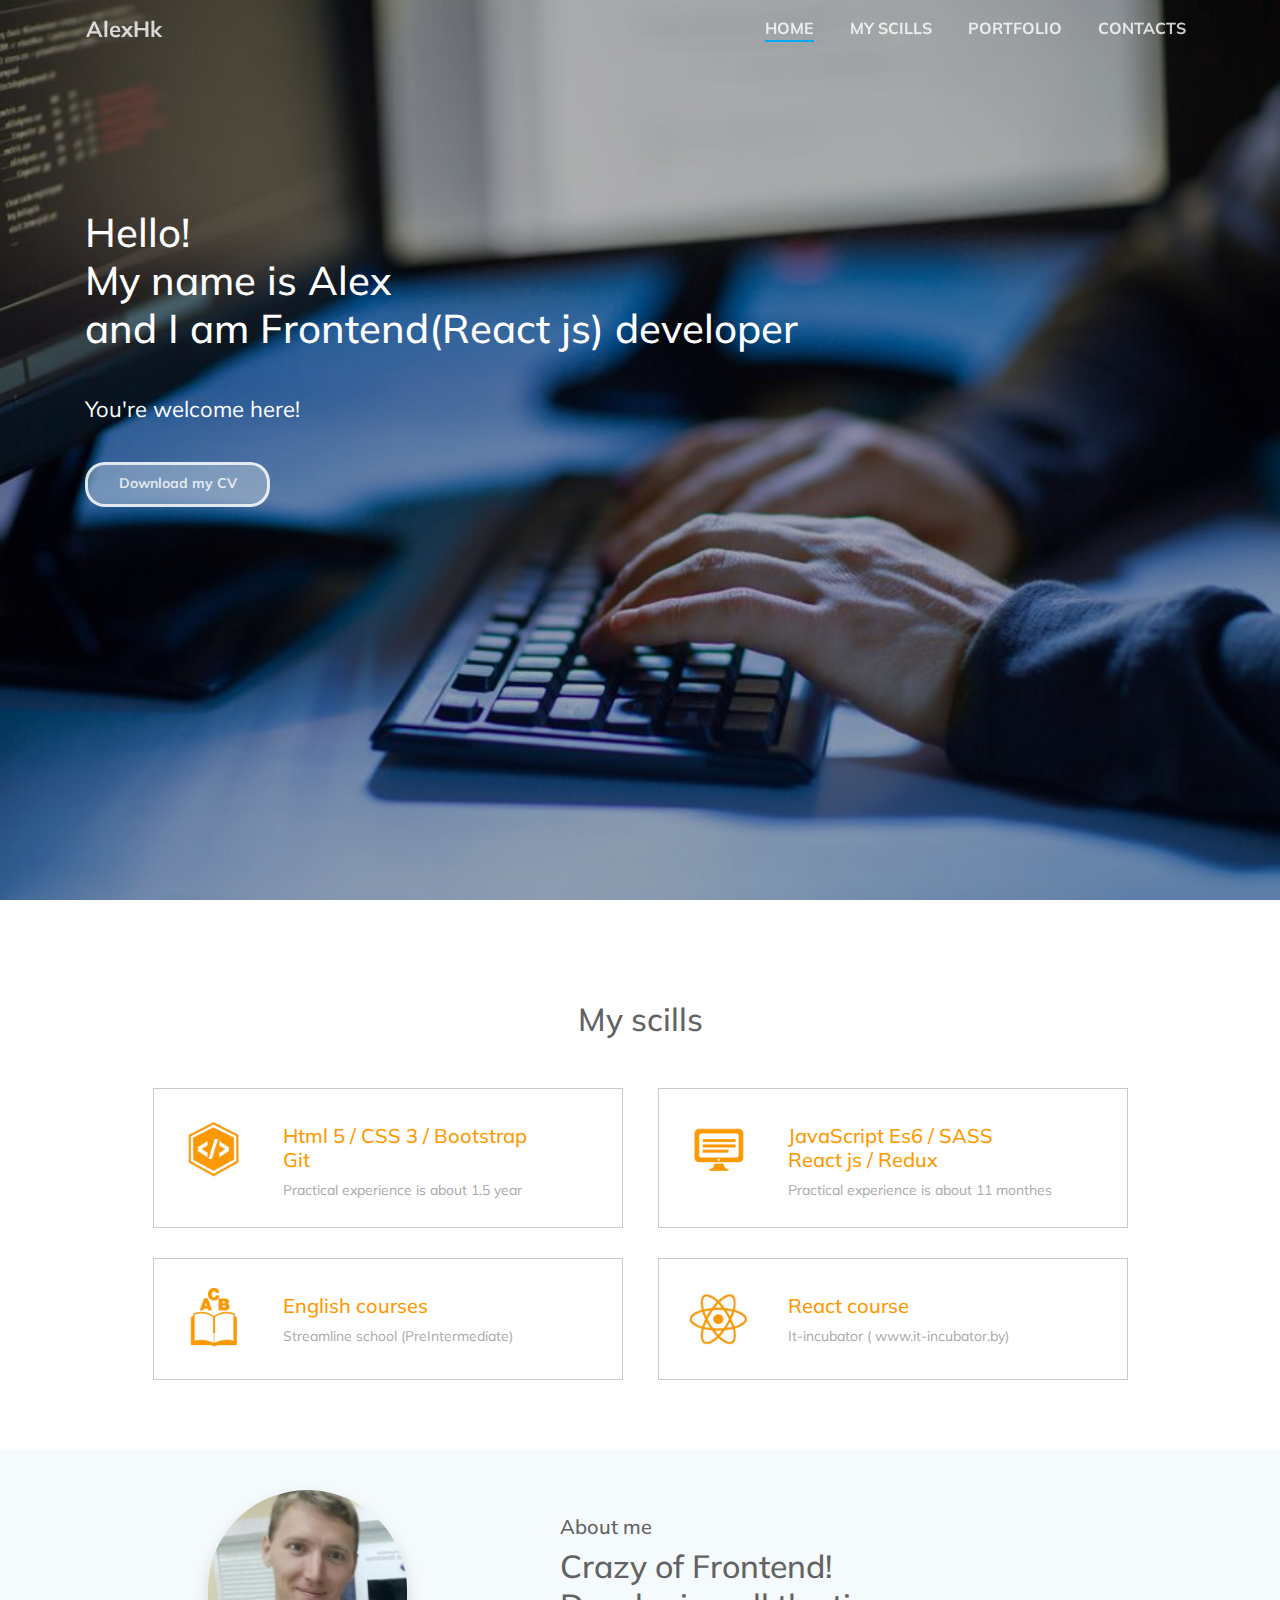
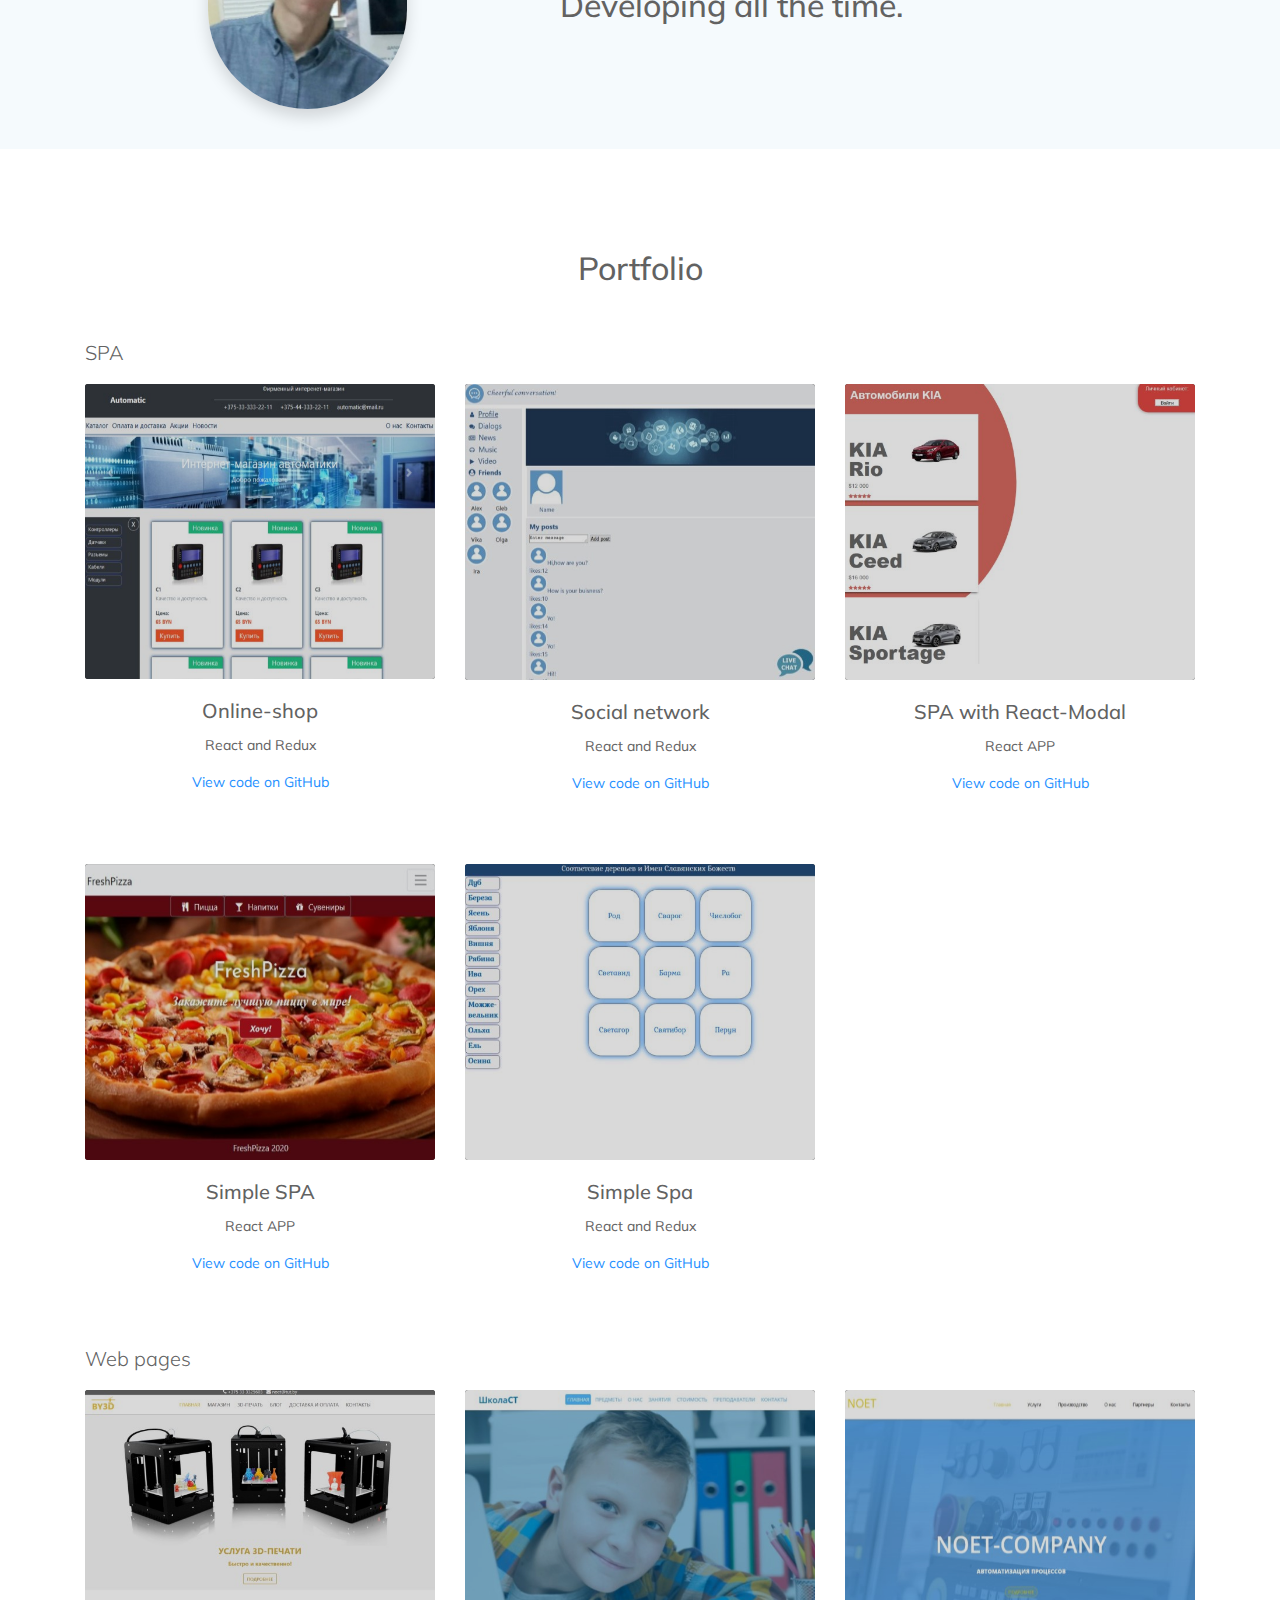
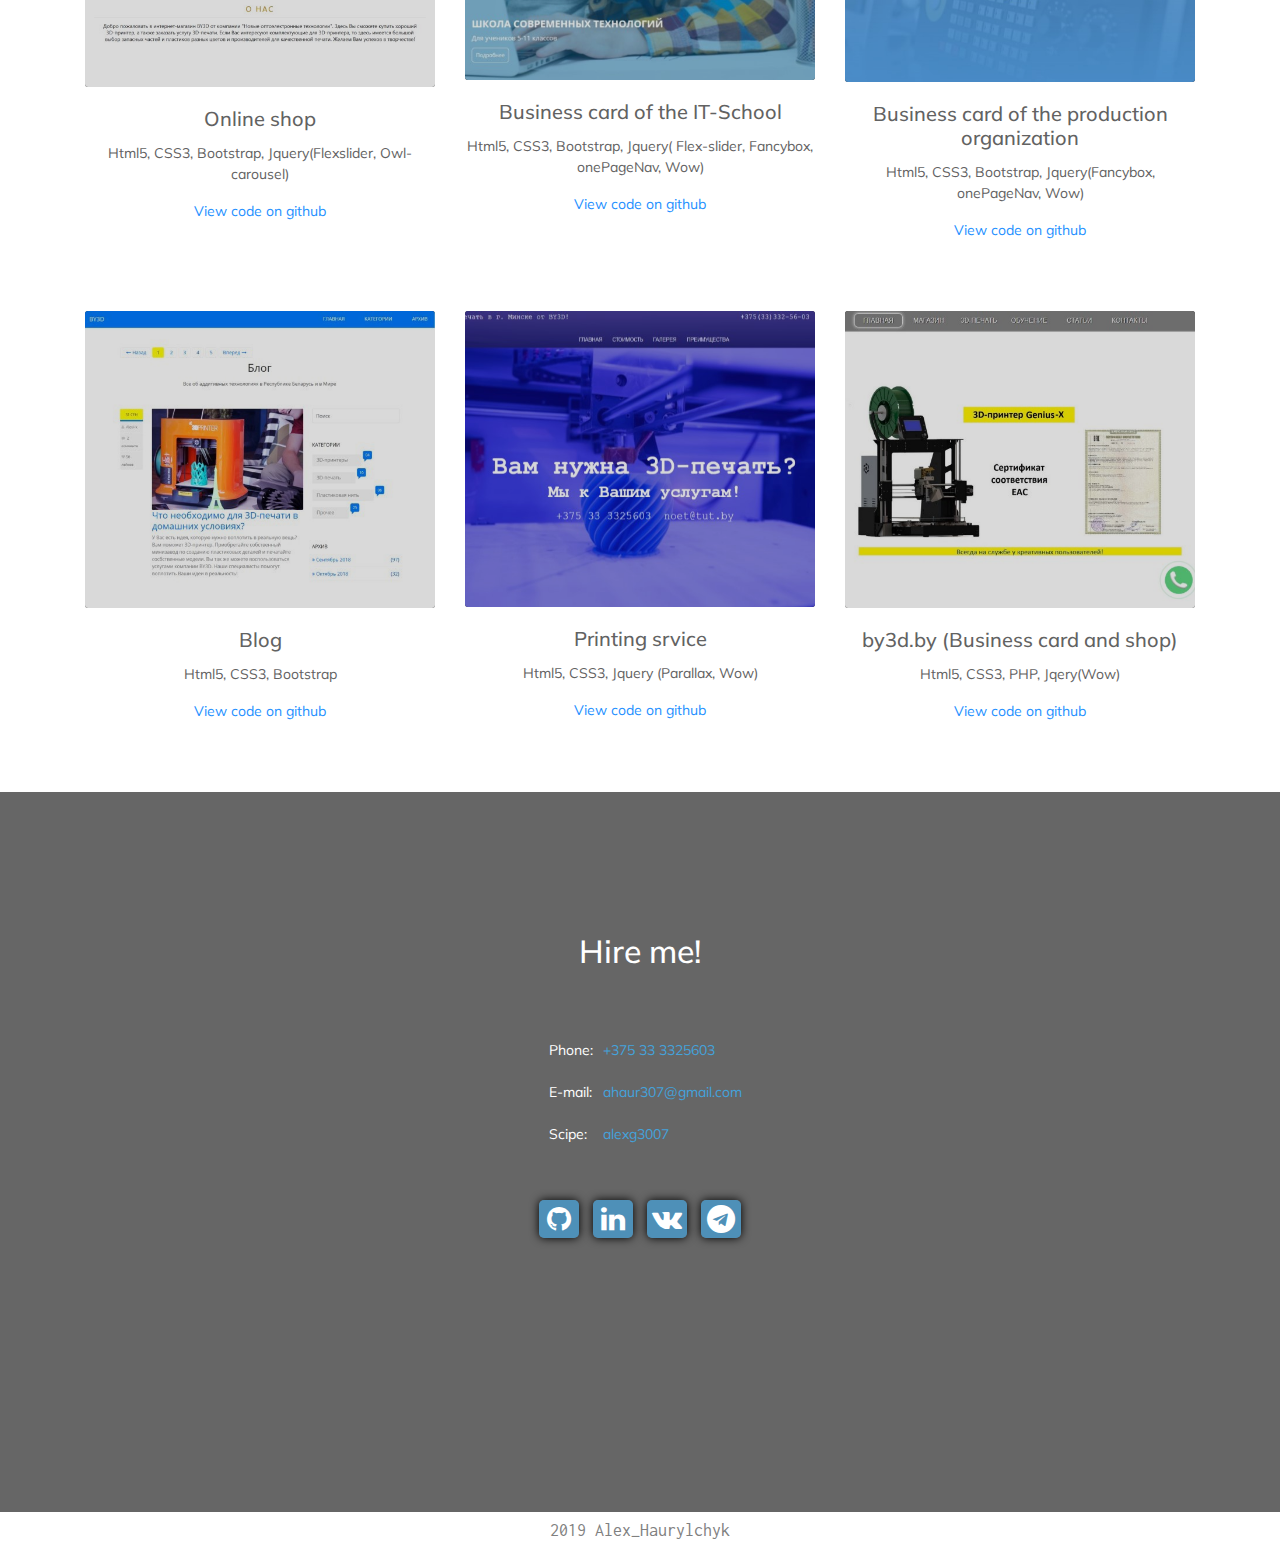
==== index.html @ 865617e1 "updated 13-07-2020" ====
<!doctype html>
<html lang="en">

<head>

    <meta charset="utf-8">
    <meta http-equiv="x-ua-compatible" content="IE=edge">
    <meta name="viewport" content="width=device-width, initial-scale=1.0">

    <link rel="stylesheet" href="bootstrap/css/bootstrap.min.css">
    <link href="css/animate.min.css" rel="stylesheet">
    <link rel="stylesheet" href="css/styles.css">

    <link rel="stylesheet" href="https://maxcdn.bootstrapcdn.com/font-awesome/4.7.0/css/font-awesome.min.css">
    <link href="https://fonts.googleapis.com/css?family=Inconsolata|Playfair+Display|Ubuntu:300" rel="stylesheet">
    <link rel='stylesheet' href='https://fonts.googleapis.com/css?family=Open+Sans%3A300%2C400%2C600%2C700%7CMuli%3A300%2C300italic%2C400%2C400italic%2C600%2C600italic%2C700%2C700italic%2C900%2C900italic%7CPlayfair+Display%3A400%2C400italic%2C700%2C700italic&#038;subset=latin%2Clatin-ext' type='text/css' media='all' />

    <title>AlexHk &#8212; Portfolio</title>

</head>

<body>

    <!--Header menu-->
    <header id="header">
        <div id="navBar" class="container navbar navbar-expand-lg navbar-light">
            <a class="navbarBrand" href="#">AlexHk</a>
            <button class="navbar-toggler" type="button" data-toggle="collapse" data-target="#navbarSupportedContent" aria-controls="navbarSupportedContent" aria-expanded="false" aria-label="Toggle navigation">
                <span class="navbar-toggler-icon"></span>
            </button>
            <nav class="collapse navbar-collapse" id="navbarSupportedContent">
                <ul class="navbar-nav ml-auto">
                    <li class="nav-item active ">
                        <a class="nav-link " href="index.html#top">Home</a></li>
                    <li class="nav-item"><a class="nav-link" href="index.html#scills">My scills</a></li>
                    <li class="nav-item"><a class="nav-link" href="index.html#portfolio">Portfolio</a></li>
                    <li class="nav-item"><a class="nav-link" href="index.html#contacts">Contacts</a></li>
                </ul>
            </nav>
        </div>
    </header>

    <!--Top-->
    <section id="top">
        <div class="greeting">
            <div class="header-wrapper">
                <div class="container align-holder">
                    <h1 class="hero-title">
                        <br>
                        Hello!<br>
                        My name is Alex<br>
                        and I am Frontend(React js) developer<br>
                        </h1>
                    <p class="header-subtitle"><br>You're welcome here!</p>
                    <div class="header-buttons-wrapper"><a class="button-cv" download href="aliaksei_haurylchyk_cv.docx">Download my CV</a></div>
                </div>
            </div>
        </div>
        <!--Scills-->
        <section id="scills">
            <div class="container container-bottom">
                <div class="row">
                    <div class="col">
                        <h2 class="title-styles">My scills</h2>
                    </div>
                </div>
                <div class="row row-padding">
                    <div class="card-block col-lg-6 col-xl-6">
                        <div class="container col-shadow">
                            <div class="row">
                                <div class="col-md-3 col-sm-3 card-img-block">
                                    <img src="images/2.png" alt="js" />
                                </div>
                                <div class="col-md-9 col-sm-9 card-text-block ">
                                    <h5 class="card-title-color">Html 5 / CSS 3 / Bootstrap <br/> Git </h5>
                                    <p style="color: darkgrey"> Practical experience is about 1.5 year</p>
                                </div>
                            </div>
                        </div>
                    </div>
                    <div class="card-block col-lg-6 col-xl-6">
                        <div class="container col-shadow">
                            <div class="row">
                                <div class="col-md-3 col-sm-3 card-img-block">
                                    <img src="images/4.png" alt="git" />
                                </div>
                                <div class="col-md-9 col-sm-9 card-text-block">
                                    <h5 class="card-title-color">JavaScript Es6 / SASS <br/>React js / Redux</h5>
                                    <p style="color: darkgrey"> Practical experience is about 11 monthes</p>
                                </div>
                            </div>
                        </div>
                    </div>
                </div>
                
                <div class="row row-padding">
                    <div class="card-block col-lg-6 col-xl-6">
                        <div class="container col-shadow">
                            <div class="row">
                                <div class="col-md-3 col-sm-3 card-img-block">
                                    <img src="images/5.png" alt="eng" />
                                </div>
                                <div class="col-md-9 col-sm-9 card-text-block bottom  ">
                                    <h5 class="card-title-color">English courses</h5>
                                    <a class="card-link" href="https://str.by/" style="color: darkgrey"> Streamline school (PreIntermediate) </a>
                                </div>
                            </div>
                        </div>
                    </div>
                    <div class="card-block col-lg-6 col-xl-6">
                        <div class="container col-shadow">
                            <div class="row">
                                <div class="col-md-3 col-sm-3 card-img-block">
                                    <img src="images/3.png" alt="react" />
                                </div>
                                <div class="col-md-9 col-sm-9 card-text-block bottom">
                                    <h5 class="card-title-color">React course</h5>
                                    <a class="card-link" href="https://it-incubator.by/" style="color: darkgrey"> It-incubator ( www.it-incubator.by) </a>
                                </div>
                            </div>
                        </div>
                    </div>
                </div>
            </div>
            <div class="container-fluide" style="background-color: #f5fafd; padding: 40px 0;">
                <div class="container">
                    <div class="row ">
                        <div class="col-md-5 text-center ">
                            <img class=" shadow bg-white " alt="avatar" style="border-radius: 200px !important;padding: 0px !important; margin-bottom: 0px !important; max-width: 200px;  " src="images/me.jpg" />
                        </div>
                        <div class="col-md-7">
                            <div class="about-me">
                                <h5 class="">About me </h5>
                                <h2 class="">Crazy of Frontend! <br />Developing all the time.<br />

                                </h2>
                            </div>
                        </div>
                        <div class="row spaced-cols " data-type="row">
                        </div>
                    </div>
                </div>
            </div>
        </section>

        <!--Portfolio-->
        <section id="portfolio" class="portfolio">
            <div class="container">
                <div class="row">
                    <div class="col">
                        <h2 class="title-styles">Portfolio</h2>
                        <p class="lead ">SPA </p>
                    </div>
                </div>
                 <div class="row">
                    <div class="col-md-4 grid-posts">
                        <div class="card">
                            <div class="card-img-dark">
                                <div class="card-img">
                                    <a href="https://alex3007.github.io/Shop/" target="_blank">
                                        <img src="images/10.jpg" class="card-img-top" alt="social">
                                    </a>
                                </div>
                            </div>
                            <div class="card-body text-center">
                                <h5 class="card-title">Online-shop</h5>
                                <p class="card-text"> React and Redux </p>
                                <a class="" href="https://github.com/alex3007/Shop/tree/master/code">View code on GitHub </a>
                            </div>
                        </div>
                    </div>
                     <div class="col-md-4 grid-posts">
                        <div class="card">
                            <div class="card-img-dark">
                                <div class="card-img">
                                    <a href="https://alex3007.github.io/Social_network/" target="_blank">
                                        <img src="images/4.jpg" class="card-img-top" alt="social">
                                    </a>
                                </div>
                            </div>
                            <div class="card-body text-center">
                                <h5 class="card-title">Social network</h5>
                                <p class="card-text"> React and Redux </p>
                                <a class="" href="https://github.com/alex3007/Social_network/tree/master/code">View code on GitHub </a>
                            </div>
                        </div>
                    </div>
                     <div class="col-md-4 grid-posts">
                        <div class="card">
                            <div class="card-img-dark">
                                <div class="card-img">
                                    <a href="https://alex3007.github.io/Cars/" target="_blank">
                                        <img src="images/11.jpg" class="card-img-top" alt="cars">
                                    </a>
                                </div>
                            </div>
                            <div class="card-body text-center">
                                <h5 class="card-title">SPA with React-Modal</h5>
                                <p class="card-text"> React APP </p>
                                <a class="" href="https://github.com/alex3007/Cars/tree/master/code">View code on GitHub </a>
                            </div>
                        </div>
                    </div>
                </div>
                  <div class="row">
                   <div class="col-md-4 grid-posts">
                        <div class="card">
                            <div class="card-img-dark">
                                <div class="card-img">
                                    <a href="https://alex3007.github.io/Pizza/" target="_blank">
                                        <img src="images/8.jpg" class="card-img-top" alt="pizza">
                                    </a>
                                </div>
                            </div>
                            <div class="card-body text-center">
                                <h5 class="card-title">Simple SPA</h5>
                                <p class="card-text"> React APP </p>
                                <a class="" href="https://github.com/alex3007/Pizza/tree/master/code">View code on GitHub </a>
                            </div>
                        </div>
                    </div>
                   <div class="col-md-4 grid-posts">
                        <div class="card">
                            <div class="card-img-dark">
                                <div class="card-img">
                                    <a href="https://alex3007.github.io/Slav/" target="_blank">
                                        <img src="images/9.jpg" class="card-img-top" alt="gods">
                                    </a>
                                </div>
                            </div>
                            <div class="card-body text-center">
                                <h5 class="card-title">Simple Spa</h5>
                                <p class="card-text"> React and Redux </p>
                                <a class="" href="https://github.com/alex3007/Slav/tree/master/code">View code on GitHub </a>
                            </div>
                        </div>
                    </div>
                </div>
                <p class="lead">Web pages</p>
                <div class="row">
                   
                    <div class="col-md-4 grid-posts">
                        <div class="card">
                            <div class="card-img">
                                <a href="https://alex3007.github.io/3dShop/" target="_blank">
                                    <img src="images/7.jpg" class="card-img-top" alt="3D-shop">
                                </a>
                            </div>
                            <div class="card-body text-center">
                                <h5 class="card-title">Online shop</h5>
                                <p class="card-text"> Html5, CSS3, Bootstrap, Jquery(Flexslider, Owl-carousel) </p>
                                <a class="" href="https://github.com/alex3007/3dshop">View code on github</a>
                            </div>
                        </div>
                    </div>
                    <div class="col-md-4 grid-posts">
                        <div class="card">
                            <div class="card-img">
                                <a href="https://alex3007.github.io/Teaching" target="_blank">
                                    <img src="images/5.jpg" class="card-img-top" alt="scool">
                                </a>
                            </div>
                            <div class="card-body text-center">
                                <h5 class="card-title">Business card of the IT-School</h5>
                                <p class="card-text"> Html5, CSS3, Bootstrap, Jquery( Flex-slider, Fancybox, onePageNav, Wow) </p>
                                <a class="" href="https://github.com/alex3007/Teaching">View code on github</a>
                            </div>
                        </div>
                    </div>
                     <div class="col-md-4 grid-posts">
                        <div class="card">
                            <div class="card-img">
                                <a href="https://alex3007.github.io/Production" target="_blank">
                                    <img src="images/6.jpg" class="card-img-top" alt="pruduction">
                                </a>
                            </div>
                            <div class="card-body text-center">
                                <h5 class="card-title">Business card of the production organization</h5>
                                <p class="card-text"> Html5, CSS3, Bootstrap, Jquery(Fancybox, onePageNav, Wow) </p>
                                <a class="" href="https://github.com/alex3007/Production">View code on github</a>
                            </div>
                        </div>
                    </div>
                </div>
                <div class="row">
                    <div class="col-md-4 grid-posts">
                        <div class="card">
                            <div class="card-img">
                                <a href="https://alex3007.github.io/Blog" target="_blank">
                                    <img src="images/3.jpg" class="card-img-top" alt="blog">
                                </a>
                            </div>
                            <div class="card-body text-center">
                                <h5 class="card-title">Blog</h5>
                                <p class="card-text"> Html5, CSS3, Bootstrap </p>
                                <a class="" href="https://github.com/alex3007/Blog">View code on github</a>
                            </div>
                        </div>
                    </div>
                    <div class="col-md-4 grid-posts">
                        <div class="card">
                            <div class="card-img">
                                <a href="https://alex3007.github.io/Printing-service" target="_blank">
                                    <img src="images/2.jpg" class="card-img-top" alt="print">
                                </a>
                            </div>
                            <div class="card-body text-center">
                                <h5 class="card-title">Printing srvice</h5>
                                <p class="card-text"> Html5, CSS3, Jquery (Parallax, Wow) </p>
                                <a class="" href="https://github.com/alex3007/Printing-service">View code on github</a>
                            </div>
                        </div>
                    </div>
                    <div class="col-md-4 grid-posts">
                        <div class="card">
                            <div class="card-img">
                                <a href="https://alex3007.github.io/by3d.by" target="_blank">
                                    <img src="images/1.jpg" class="card-img-top" alt="by3d">
                                </a>
                            </div>
                            <div class="card-body text-center">
                                <h5 class="card-title">by3d.by (Business card and shop)</h5>
                                <p class="card-text"> Html5, CSS3, PHP, Jqery(Wow) </p>
                                <a class="" href="https://github.com/alex3007/by3d.by">View code on github</a>
                            </div>
                        </div>
                    </div>
                </div>
            </div>
        </section>

        <!--Contacts-->
        <section>
            <div id="contacts">
                <div class="footer-wrapper">
                    <div class="container">
                        <div class="row">
                            <div class="col text-center color-tittle">
                                <h2 class="footer-tittle">Hire me!</h2>
                            </div>
                        </div>
                        <div class="d-flex justify-content-center color-tittle">
                            <div>
                                <p class="contacts">Phone:<br><br>
                                    E-mail: <br><br>
                                    Scipe: </p>
                            </div>
                            <div>
                                <a href="tel:+375333325603" class="contacts">+375 33 3325603</a><br><br>
                                <a href="mailto:ahaur307@gmail.com" class="contacts">ahaur307@gmail.com</a><br><br>
                                <a href="scipe:alexg3007?call" class="contacts">alexg3007 </a>
                            </div>
                        </div>
                        <div class="text-center">
                            <a href="https://github.com/alex3007"><i class="fa fa-github fa-2x footer-image"></i></a>
                            <a href="https://www.linkedin.com/in/ahaurylchyk/"><i class="fa fa-linkedin fa-2x footer-image"></i></a>
                            <a href="https://vk.com/alexg3007"><i class="fa fa-vk fa-2x footer-image"></i></a>
                            <a href="https://t.me/Alex3007Hk"><i class="fa fa-telegram fa-2x footer-image" aria-hidden="true"></i></a>
                        </div>
                    </div>
                </div>
            </div>
        </section>

        <!-- Footer-->
        <footer>
            <div class="container">
                <p>2019&nbsp;Alex_Haurylchyk</p>
            </div>
        </footer>

        <!-- Scripts-->
        <script src="js/jquery-3.3.1.min.js"></script>
        <script src="js/jquery.nav.js"></script>
        <script src="bootstrap/js/bootstrap.min.js"></script>
        <script src="js/wow.min.js"></script>
        <script src="js/main.js"></script>

</body>

</html>
---- css/styles.css ----
* {
    margin: 0;
    padding: 0;
}

body {
    min-width: 320px;
    font-size: 14px;
    font-family: 'muli', italic;
    color: #626262;
}

a {
    color: dodgerblue;
}

a:hover {
    color: #898377;
}

img {
    max-width: 100%;
    height: auto;
}

/*------Header------*/

header {
    position: fixed;
    width: 100%;
    z-index: 2;
}

header .nav-item {
    text-transform: uppercase;
    margin-left: 20px;
    font-size: 16px;
    text-transform: uppercase;
    font-weight: bold;
}

header .active a::after {
    content: '';
    display: block;
    width: 100%;
    background-color: #03a9f4;
    height: 2px;
    transform: scale(1);
}

.header-wrapper {
    background-color: rgba(0, 0, 0, 0.3);
    min-height: 100vh;
    padding-bottom: 70px;
}

.header-subtitle {
    font-size: 22px;
    padding-bottom: 20px
}

.header-fixed {
    background-color: rgba(255, 255, 255, 1);
    box-shadow: 0 0 10px grey;
    transition: all 0.5s;
    -moz-transition: all 0.5s;
    -webkit-transition: all 0.5s;
    -o-transition: all 0.5s;
}

.header-fixed .nav-link,
.header-fixed .navbarBrand {
    color: rgba(0, 0, 0, 0.5) !important;
}

.header-fixed .navbarBrand:hover {
    color: rgba(0, 0, 0, 0.5) !important;
}

.header-fixed .navbar-toggler-icon {
    background-image: url(../images/menu2.png) !important;

}

.header-fixed .navbar-toggler {
    border-color: rgba(0, 0, 0, 0.5) !important;
}

/*-----Navigation------*/

#navBar a {
    color: rgba(255, 255, 255, 0.8);
}

.navbarBrand {
    font-size: 22px;
    text-decoration: none;
    font-weight: bold;
}

.navbarBrand:hover {
    text-decoration: none !important;
    color: rgba(255, 255, 255, 0.8) !important;
}

.navbar-toggler-icon {
    background-image: url(../images/menu1.png) !important;
    opacity: 0.5;
}

.navbar-toggler {
    color: rgba(255, 255, 255, 0.5);
    border-color: rgba(255, 255, 255, 0.5) !important;
    background-color: rgba(255, 255, 255, 0.2);
}

.navbar-light .navbar-toggler:hover {
    color: rgba(255, 255, 255, 0.5);
    border-color: rgba(255, 255, 255, 0.5);
    background-color: rgba(255, 255, 255, 0.1)
}

.nav-link:hover {
    color: rgba(68, 162, 219, 1) !important;
    transition: all 0.3s;
    -moz-transition: all 0.3s;
    -webkit-transition: all 0.3s;
    -o-transition: all 0.3s;
}

.align-holder {
    padding-top: 160px;
    color: white;
}

/*-----Top-----*/


.greeting {
    background-image: url(../images/it1.jpg);
    min-height: 60vh;
    background-repeat: no-repeat;
    background-position: center;
    background-size: cover;
    background-attachment: fixed;
}

.button-cv {
    color: rgba(255, 255, 255, 0.8);
    background-color: rgba(255, 255, 255, 0.3);
    width: 185px;
    display: block;
    text-align: center;
    height: 45px;
    border-radius: 20px;
    padding-top: 8px;
    border: 3px solid rgba(255, 255, 255, 0.8);
    font-weight: bold;
}

.button-cv:hover {
    color: rgba(255, 255, 255, 0.8);
    text-decoration: none;
    background-color: rgba(255, 255, 255, 0.2)
}

.round-images {
    display: -ms-flexbox;
    display: flex;
}


.content {
    text-align: center;

}

.content-logo img {
    width: 50px;
    margin-top: 27px
}

.content-logo {
    width: 110px;
    height: 110px;
    margin-top: -55px;
    border-radius: 60px;
    box-shadow: 0 0 20px black;
    background-color: rgba(68, 162, 219, 1);
    margin-left: auto;
    margin-right: auto;

}

.content h5 {
    font-size: 14px;
    font-family: 'muli', italic;
    font-weight: 700;
    margin-top: 20px;
    margin-bottom: 90px;

}

.midle-image {
    margin: 0 -60px;
    z-index: 1;
}

/*------About me------*/

#target {
    background-color: #f5fafd;
    padding-bottom: 40px;
    
}


#target img {
    border-radius: 10px;
    }

.about-me {
    padding-top: 25px;
}

.row-padding {
    padding: 0 65px;
}

.card-block {
    max-width: 500px;
    margin: 0 auto;
}


.card-img-block {
    padding-right: 10px;
    text-align: center;
}

.card-img-block img {
    max-width: 100px;
}

.color-tittle {
    color: white;
}

.card-title-color {
    color: #ff9800;
    margin-top: 25px;
}


.col-shadow:hover {

    box-shadow: 3px 5px 10px #c9c9cd;
    transform: translate(-2px, -2px);
}

.col-shadow {
    transition: all 0.1s;
    border: 1px solid #c9c9cd;
    margin-bottom: 30px;
    padding: 10px;
}


.title-styles {
    margin-top: 100px;
    margin-bottom: 50px;
    text-align: center;
}


/*-------Portfolio------*/


.card {
    margin-bottom: 50px !important;
}

.card-img {
    background-color: black;
    overflow: hidden;
}

.card-img img {
    opacity: 0.85;
}

.card-img-top {
    transition: all 0.5s;
}

.card-img-top:hover {
    transform: scale(1.1, 1.1);
}

.post-category {
    font-family: 'muli', italic;
    font-size: 14px;
    color: cornflowerblue;
    text-transform: uppercase;
    font-weight: 600;
}

.post-title a {
    color: #626262;
    font-size: 26px;
}

.post-image-block {
    text-align: center;
}

.post-image {
    max-width: 650px;
}

.container-bottom {
    margin-bottom: 40px;
}


grid-posts {
    margin-top: 100px;
    margin-bottom: 100px;
}

.grid-posts .card {
    border: 0;
    margin-bottom: 100px;
}

.grid-posts .card-body {
    padding-left: 0;
    padding-right: 0;
}

.grid-posts .card-img-top {
    border-radius: 0;
}

/*-----Contacts-----*/

#contacts {

    background-image: url(../images/it1.jpg);
    background-repeat: no-repeat;
    background-position: center;
    background-size: cover;
    background-attachment: fixed;
}


.contacts {
    margin-bottom: 50px;
    padding-left: 10px;
}

a.contacts {
    color: rgba(68, 162, 219, 1);
}

a.contacts:hover {
    color: rgba(255, 255, 255, 0.7);
}

/*------Footer-----*/

footer {
    background-color: #fff;
    padding: 5px 0;
    color: grey;
    font-family: 'Inconsolata', monospace;
    font-size: 18px;
    text-align: center;
}

.footer-wrapper {
    background-color: rgba(0, 0, 0, 0.6);
    min-height: 80vh;
}

.footer-tittle {
    margin-top: 140px;
    margin-bottom: 70px;
}


.footer-image {
    margin: 5px;
    padding: 5px;
    width: 40px;
    background-color: rgba(68, 162, 219, 0.7);
    border-radius: 5px;
    color: rgba(255, 255, 255, 1);
    box-shadow: 0 0 10px #000000;
}


.footer-image:hover {
    background-color: rgba(68, 162, 219, 0.4);

}


/*-------Media-------*/

/* Large Devices, Wide Screens */
@media only screen and (max-width : 1200px) {}



@media only screen and (max-width: 1199px) {

    .grid-posts .card-img-top {
        max-height: 300px;
    }

    .row-padding {
        padding: 0 0;
    }
}

/* Medium Devices, Desktops */
@media only screen and (max-width : 992px) {}

@media only screen and (max-width : 991px) {


    nav {
        text-align: center;
        width: 100%;
        float: none;
        background-color: rgba(255, 255, 255, 0.1);

    }

    nav .nav-item {
        width: 100px;
        margin-left: auto !important;
        margin-right: 60px !important;

    }

    .grid-posts .card-img-top {
        max-height: 220px;
    }

}

/* Small Devices, Tablets */
@media only screen and (max-width : 768px) {
    .grid-posts {
        margin-top: 50px;
        margin-bottom: 50px;
    }

    .grid-posts .card {
        margin-bottom: 50px;
    }

    .grid-posts .card-img-top {
        max-height: 100%;
    }


    .bottom {
        margin-bottom: 15px;
    }


    .about-me {
        text-align: center;

    }

    .card {
        margin-bottom: 0px !important;
    }
}

@media only screen and (max-width : 575px) {
    .footer-left {
        margin-bottom: 10px;
    }

    .content-logo {
        margin-top: 0px;
    }

    .round-images {
        display: block;
        margin-top: 70px;
    }

    .about-me h2 {
        font-size: 25px;
    }


    .midle-image {
        margin: 0 -45px;
    }

    .card-text-block {
        text-align: center;
        margin-top: 0px;
    }

    .card-title-color {
        margin-top: 5px;
    }
}

/* Extra Small Devices, Phones */
@media only screen and (max-width : 360px) {

    .align-holder h1 {
        font-size: 35px;
    }

    .midle-image {
        margin: 0 -35px;
    }

    .title-styles {
        font-size: 27px !important;
    }

}
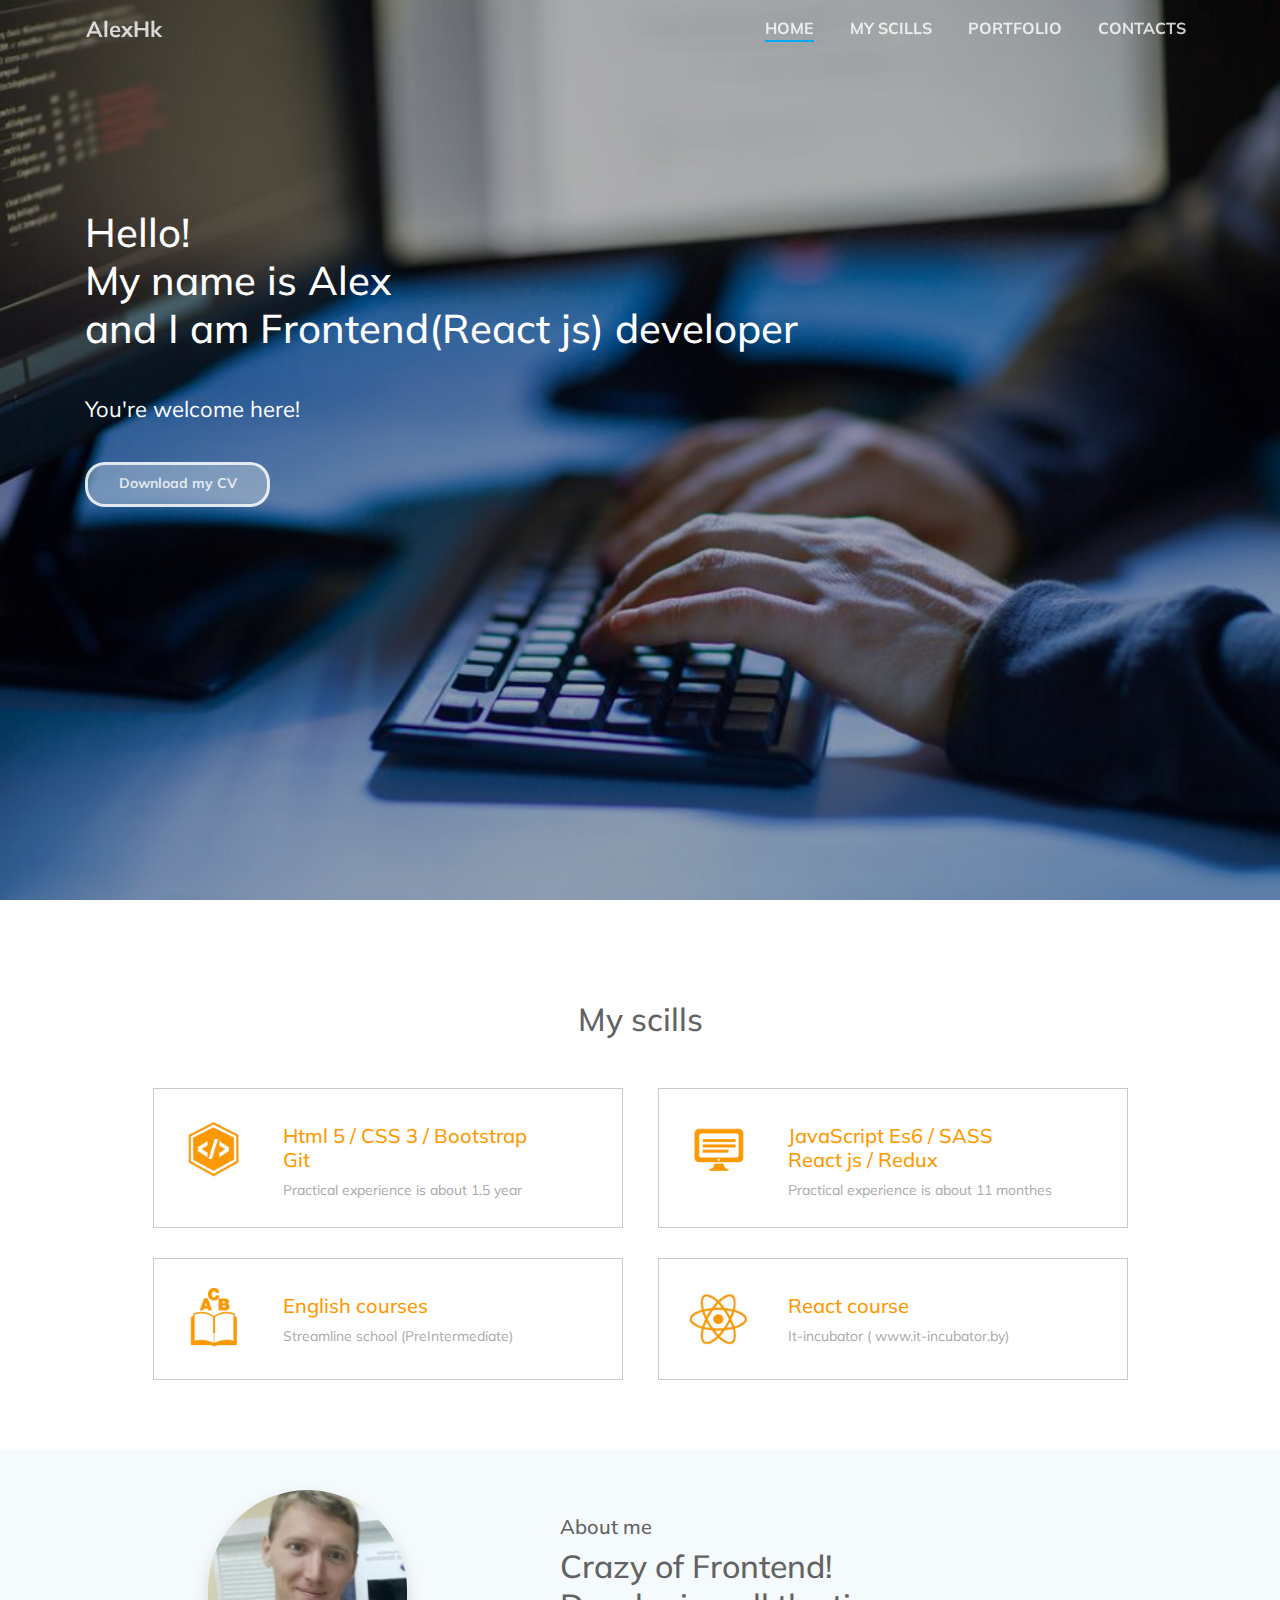
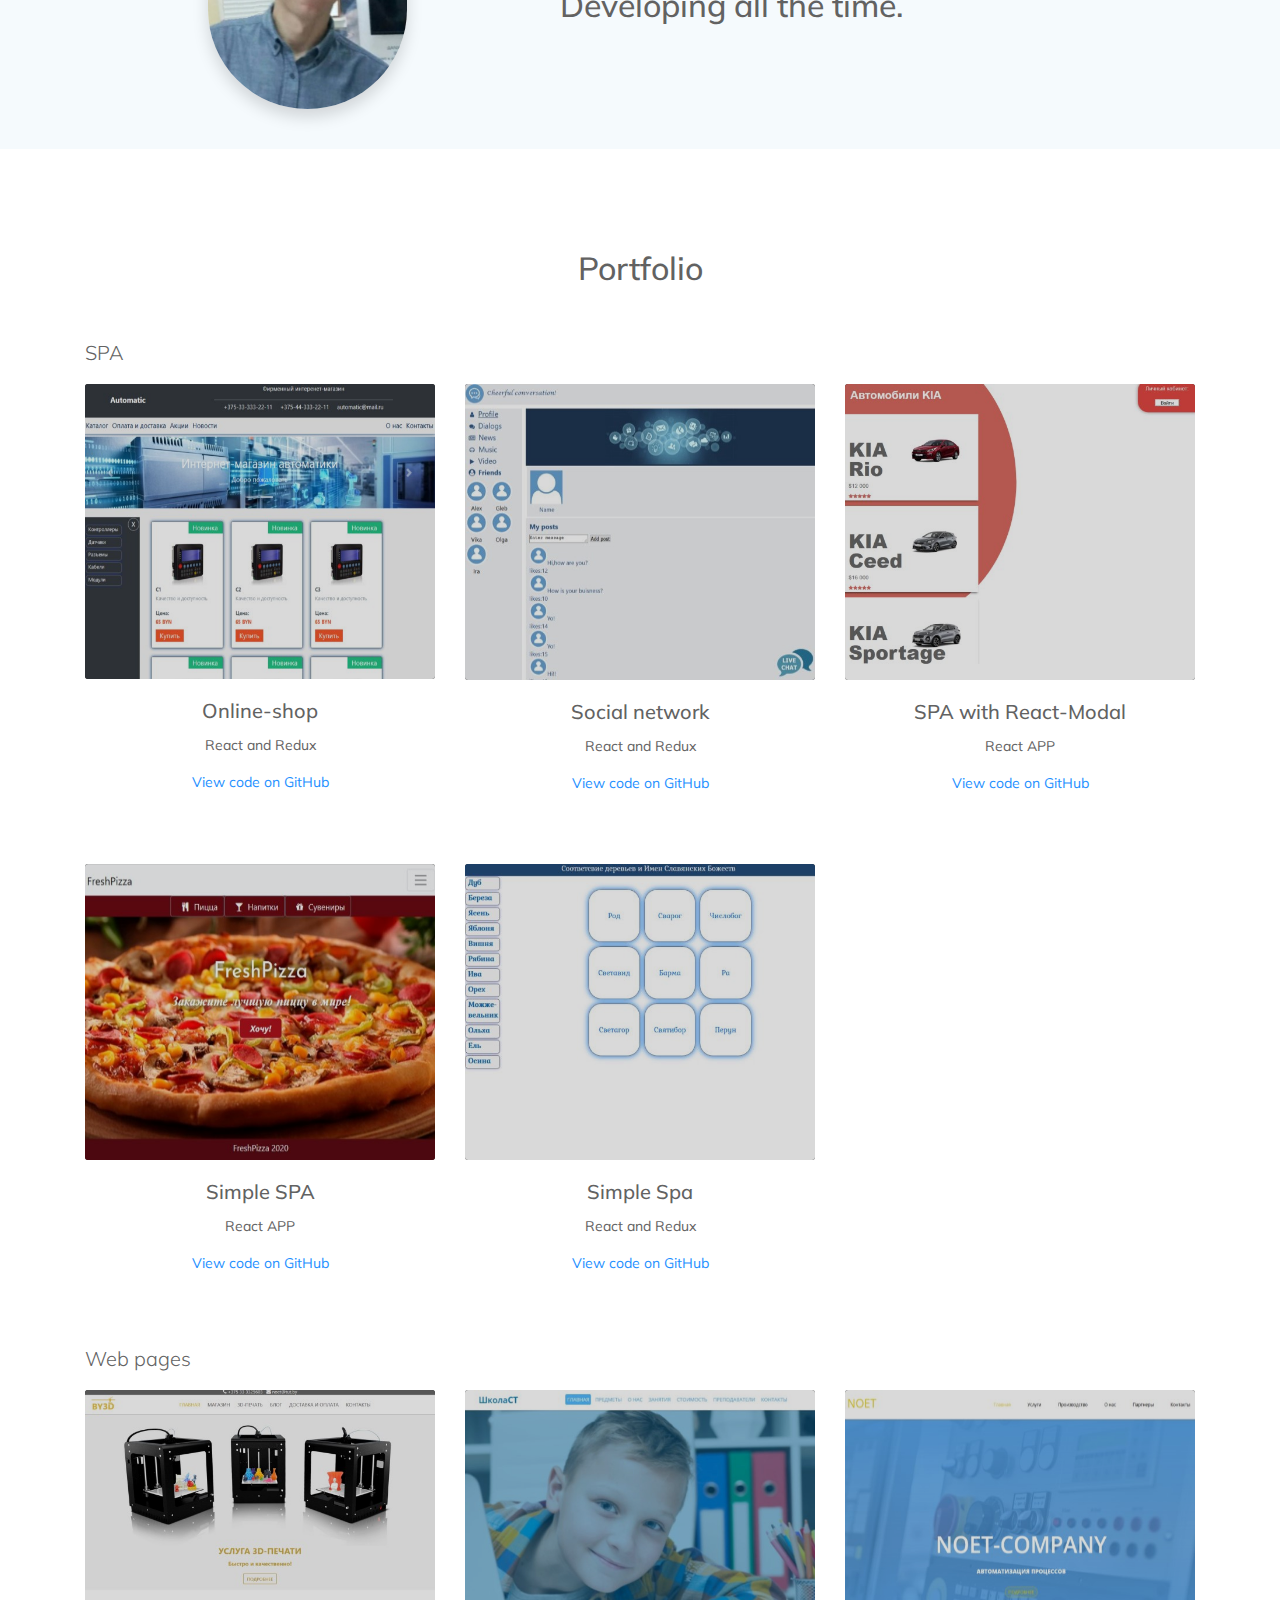
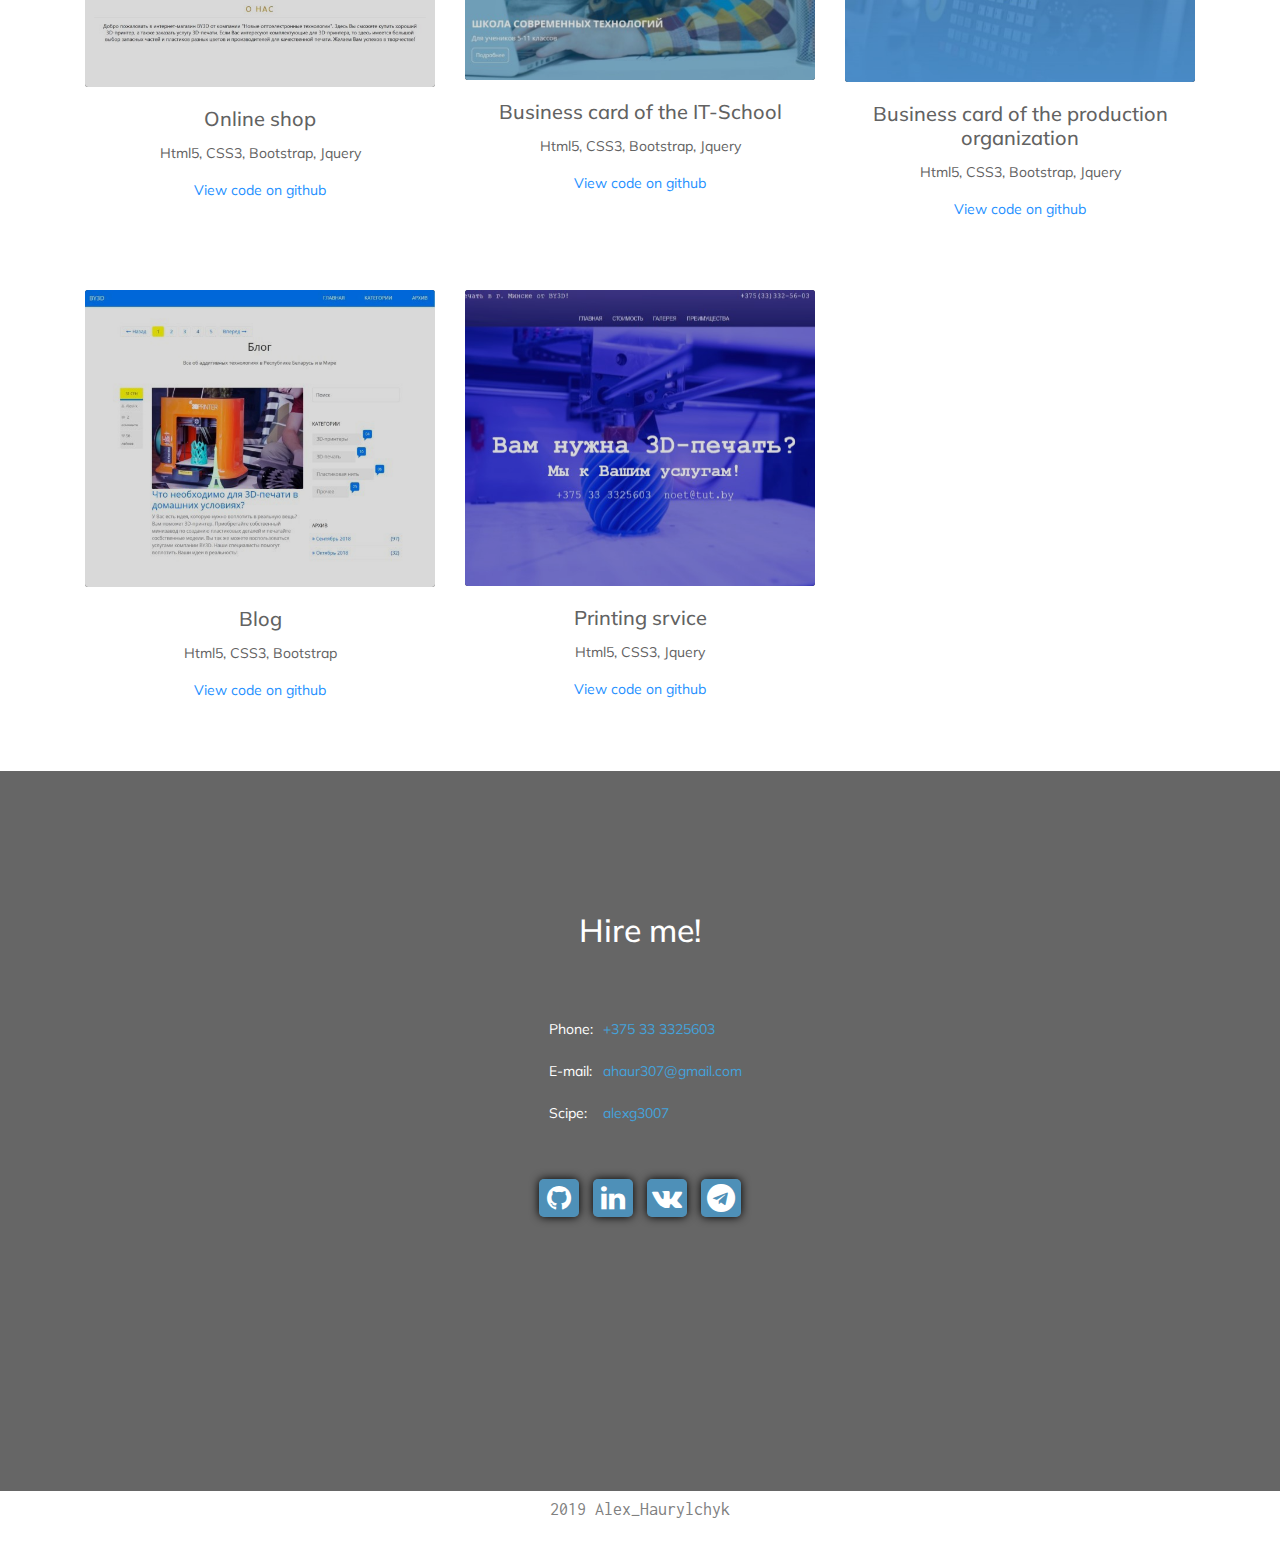
==== commit 50c7770b: "updated 05-08-2020" ====
--- a/index.html
+++ b/index.html
@@ -248,7 +248,7 @@
                             </div>
                             <div class="card-body text-center">
                                 <h5 class="card-title">Online shop</h5>
-                                <p class="card-text"> Html5, CSS3, Bootstrap, Jquery(Flexslider, Owl-carousel) </p>
+                                <p class="card-text"> Html5, CSS3, Bootstrap, Jquery</p>
                                 <a class="" href="https://github.com/alex3007/3dshop">View code on github</a>
                             </div>
                         </div>
@@ -262,7 +262,7 @@
                             </div>
                             <div class="card-body text-center">
                                 <h5 class="card-title">Business card of the IT-School</h5>
-                                <p class="card-text"> Html5, CSS3, Bootstrap, Jquery( Flex-slider, Fancybox, onePageNav, Wow) </p>
+                                <p class="card-text"> Html5, CSS3, Bootstrap, Jquery</p>
                                 <a class="" href="https://github.com/alex3007/Teaching">View code on github</a>
                             </div>
                         </div>
@@ -276,7 +276,7 @@
                             </div>
                             <div class="card-body text-center">
                                 <h5 class="card-title">Business card of the production organization</h5>
-                                <p class="card-text"> Html5, CSS3, Bootstrap, Jquery(Fancybox, onePageNav, Wow) </p>
+                                <p class="card-text"> Html5, CSS3, Bootstrap, Jquery</p>
                                 <a class="" href="https://github.com/alex3007/Production">View code on github</a>
                             </div>
                         </div>
@@ -306,22 +306,8 @@
                             </div>
                             <div class="card-body text-center">
                                 <h5 class="card-title">Printing srvice</h5>
-                                <p class="card-text"> Html5, CSS3, Jquery (Parallax, Wow) </p>
+                                <p class="card-text"> Html5, CSS3, Jquery</p>
                                 <a class="" href="https://github.com/alex3007/Printing-service">View code on github</a>
-                            </div>
-                        </div>
-                    </div>
-                    <div class="col-md-4 grid-posts">
-                        <div class="card">
-                            <div class="card-img">
-                                <a href="https://alex3007.github.io/by3d.by" target="_blank">
-                                    <img src="images/1.jpg" class="card-img-top" alt="by3d">
-                                </a>
-                            </div>
-                            <div class="card-body text-center">
-                                <h5 class="card-title">by3d.by (Business card and shop)</h5>
-                                <p class="card-text"> Html5, CSS3, PHP, Jqery(Wow) </p>
-                                <a class="" href="https://github.com/alex3007/by3d.by">View code on github</a>
                             </div>
                         </div>
                     </div>
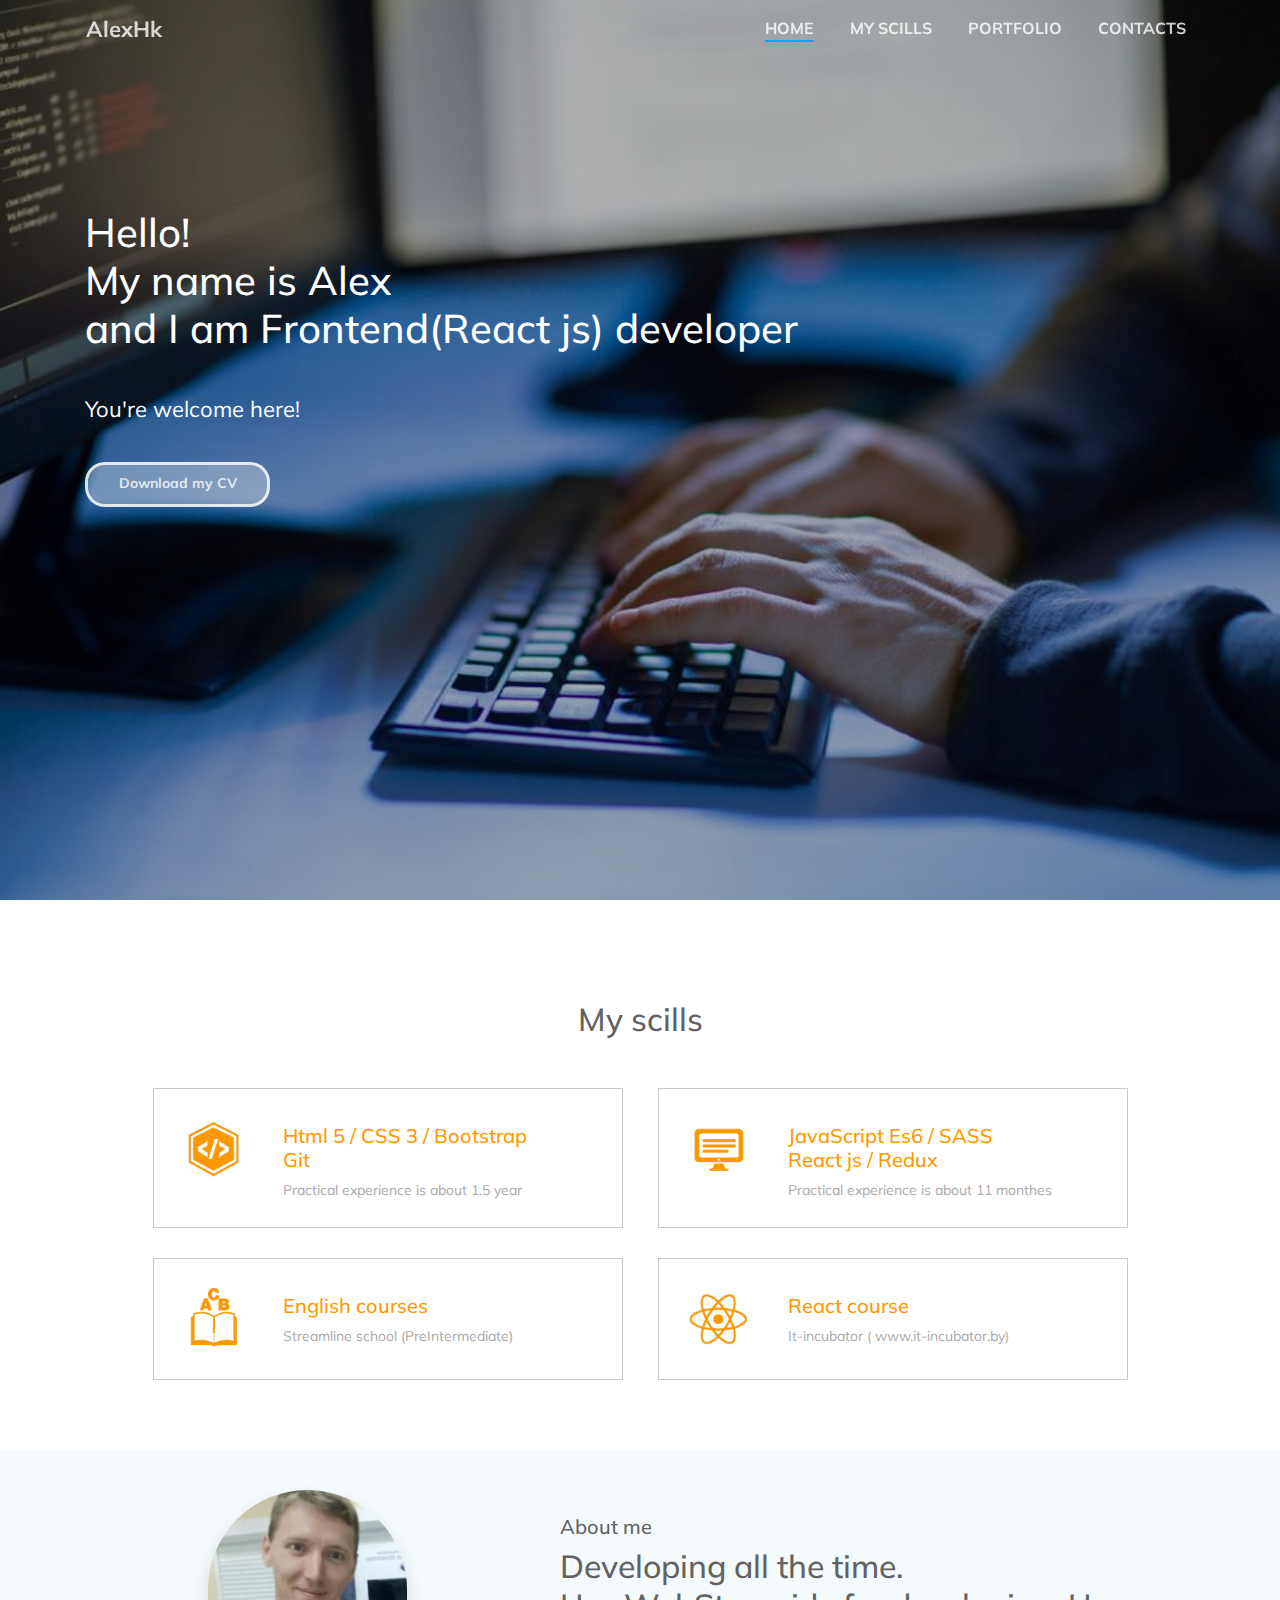
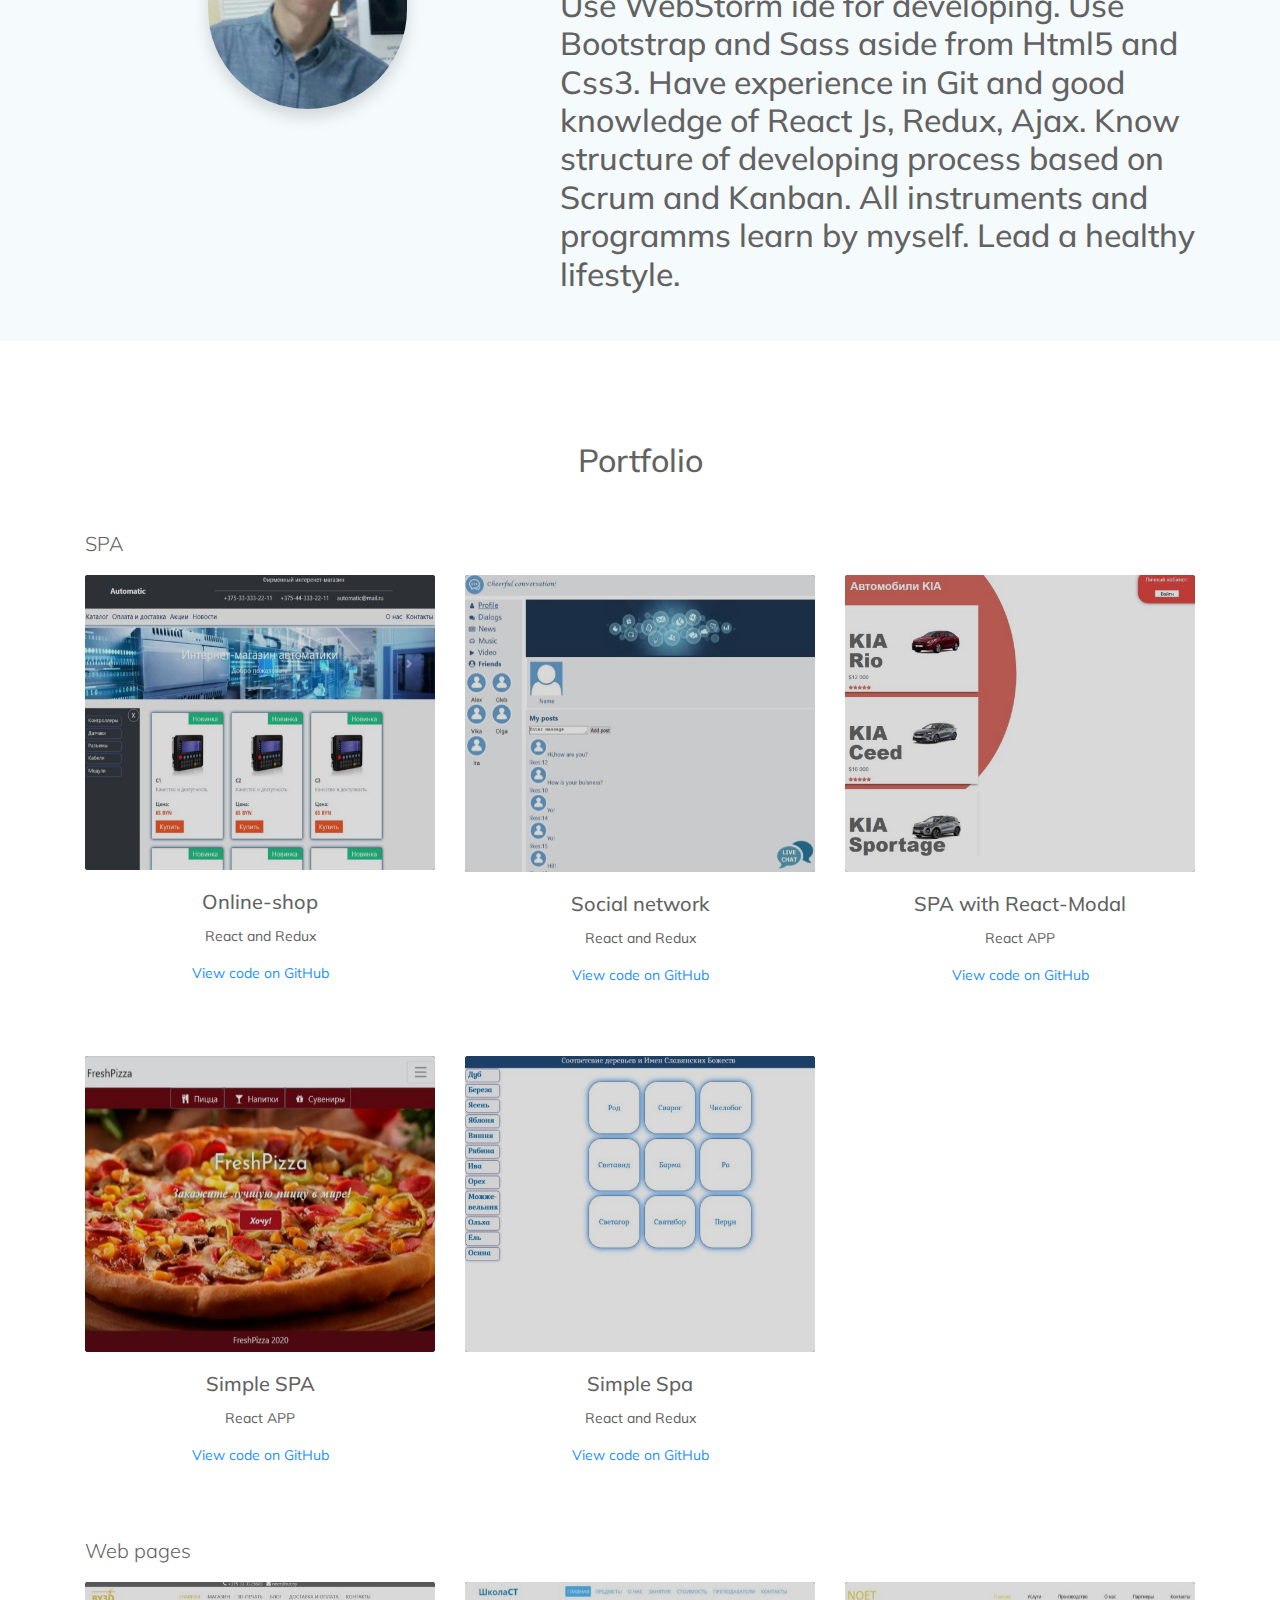
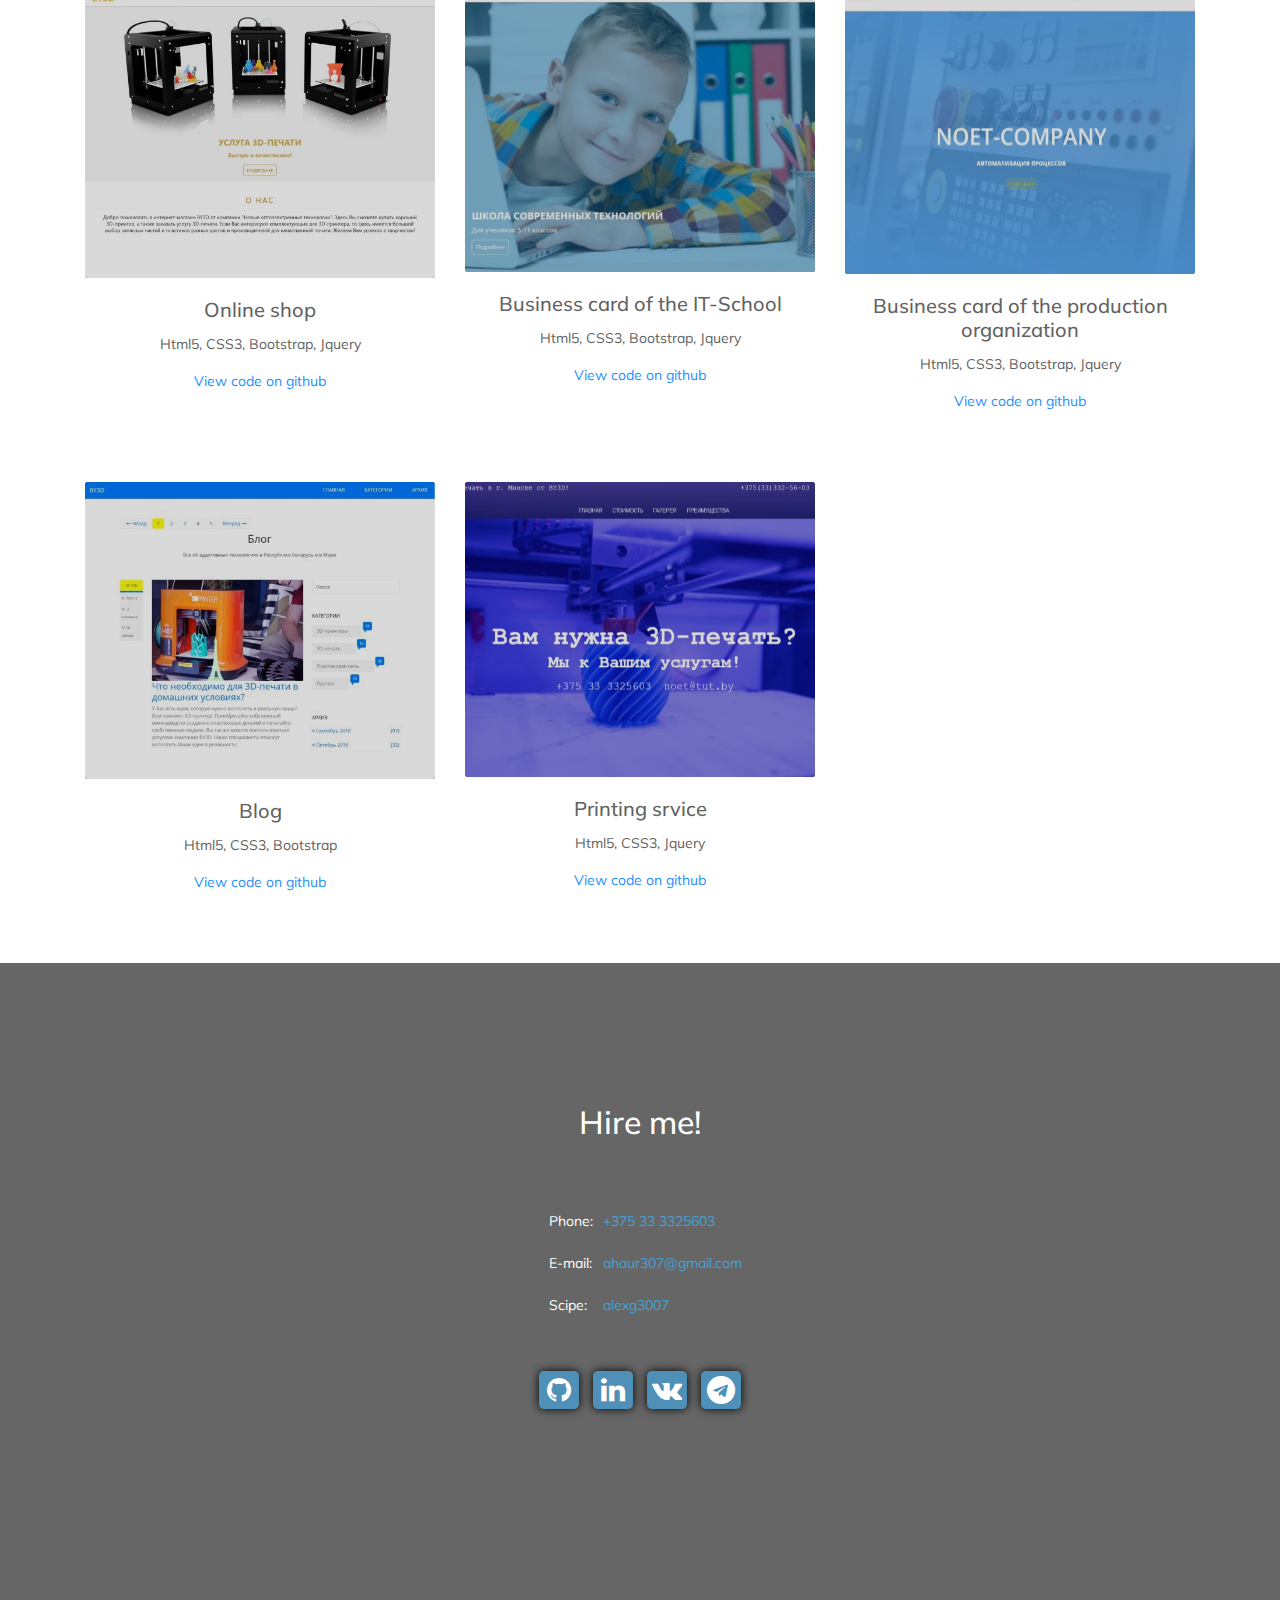
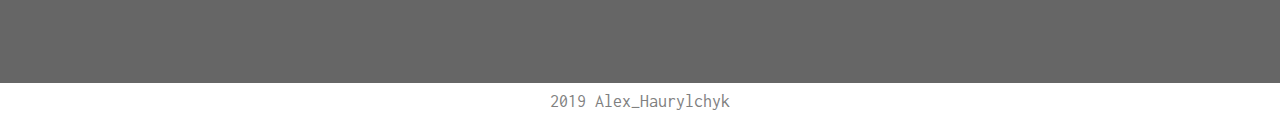
==== commit f3f07d62: "updated 5-8-2020" ====
--- a/index.html
+++ b/index.html
@@ -131,8 +131,8 @@
                         <div class="col-md-7">
                             <div class="about-me">
                                 <h5 class="">About me </h5>
-                                <h2 class="">Crazy of Frontend! <br />Developing all the time.<br />
-
+                                <h2 class="">Developing all the time.<br/>
+                                    Use WebStorm ide for developing.  Use Bootstrap and Sass aside from Html5 and Css3. Have experience in Git and good knowledge of React Js, Redux, Ajax. Know structure of developing process based on Scrum and Kanban. All instruments and programms learn by myself. Lead a healthy lifestyle.
                                 </h2>
                             </div>
                         </div>
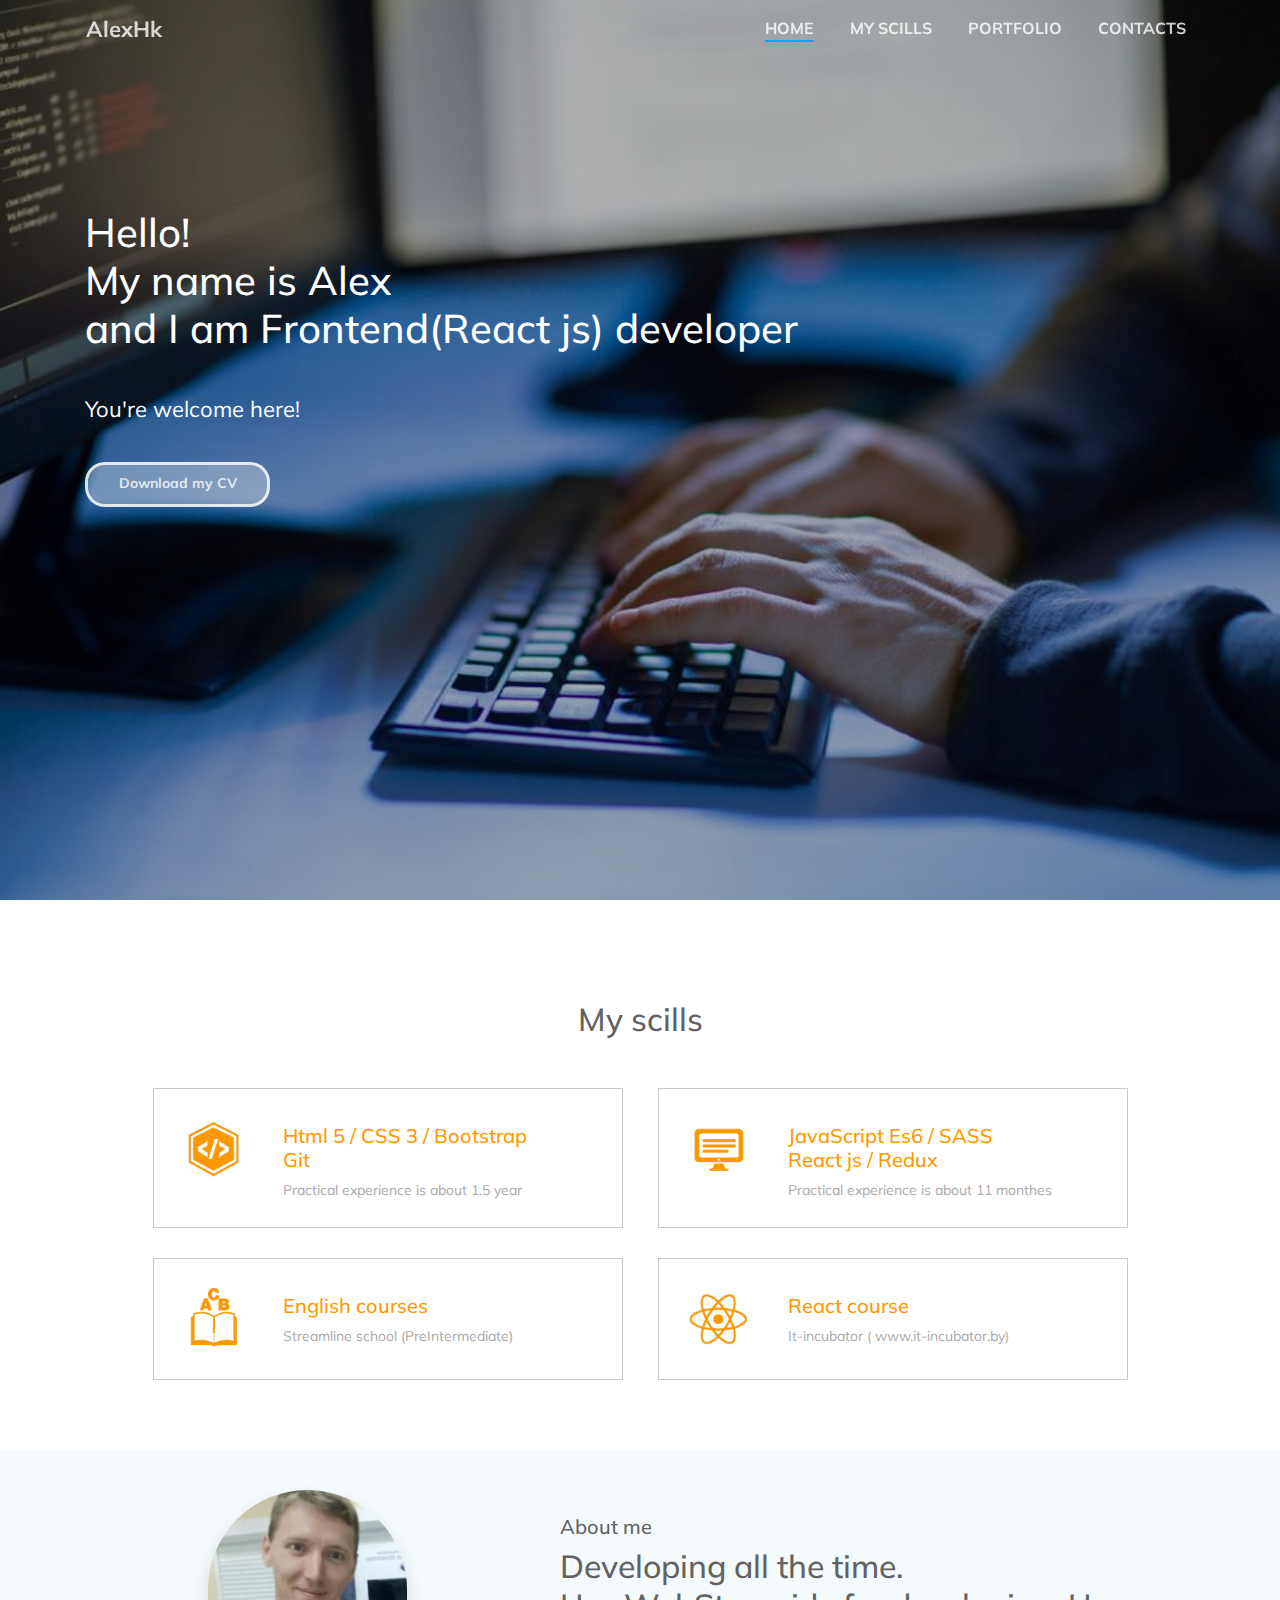
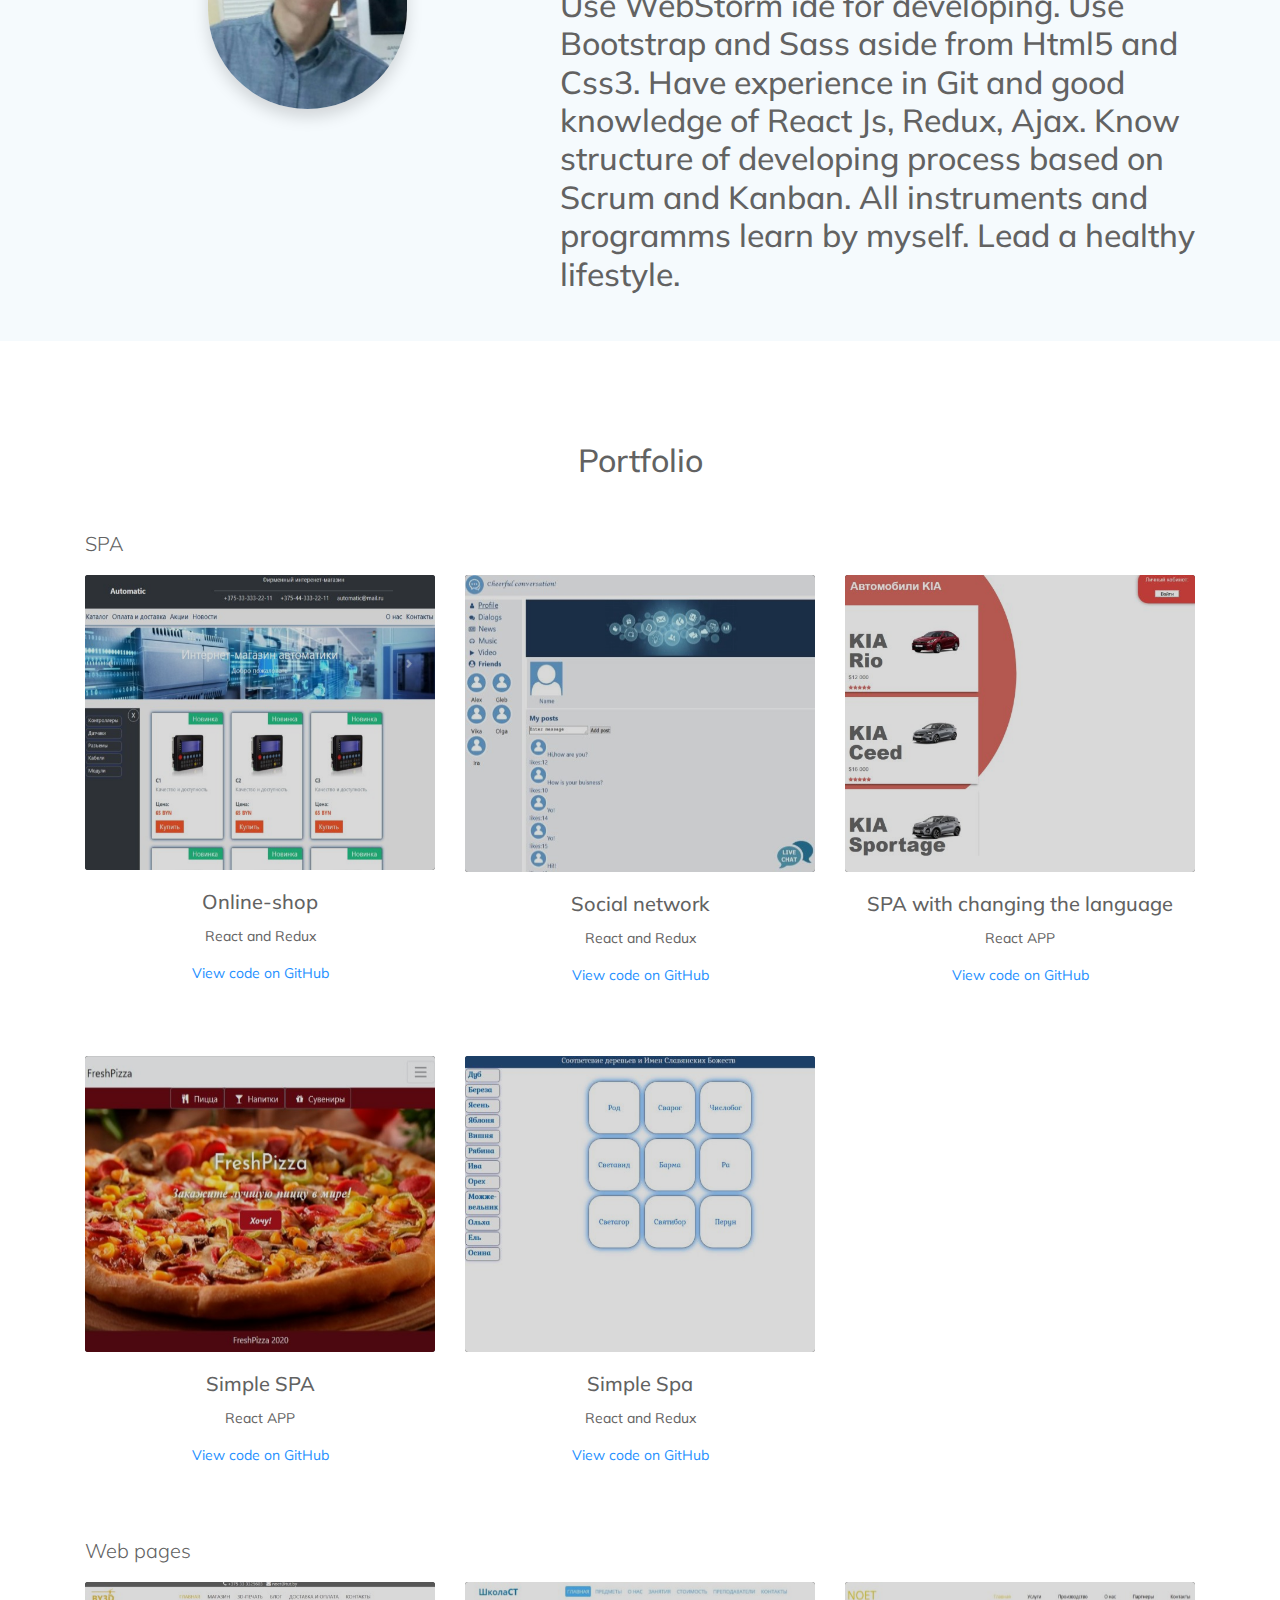
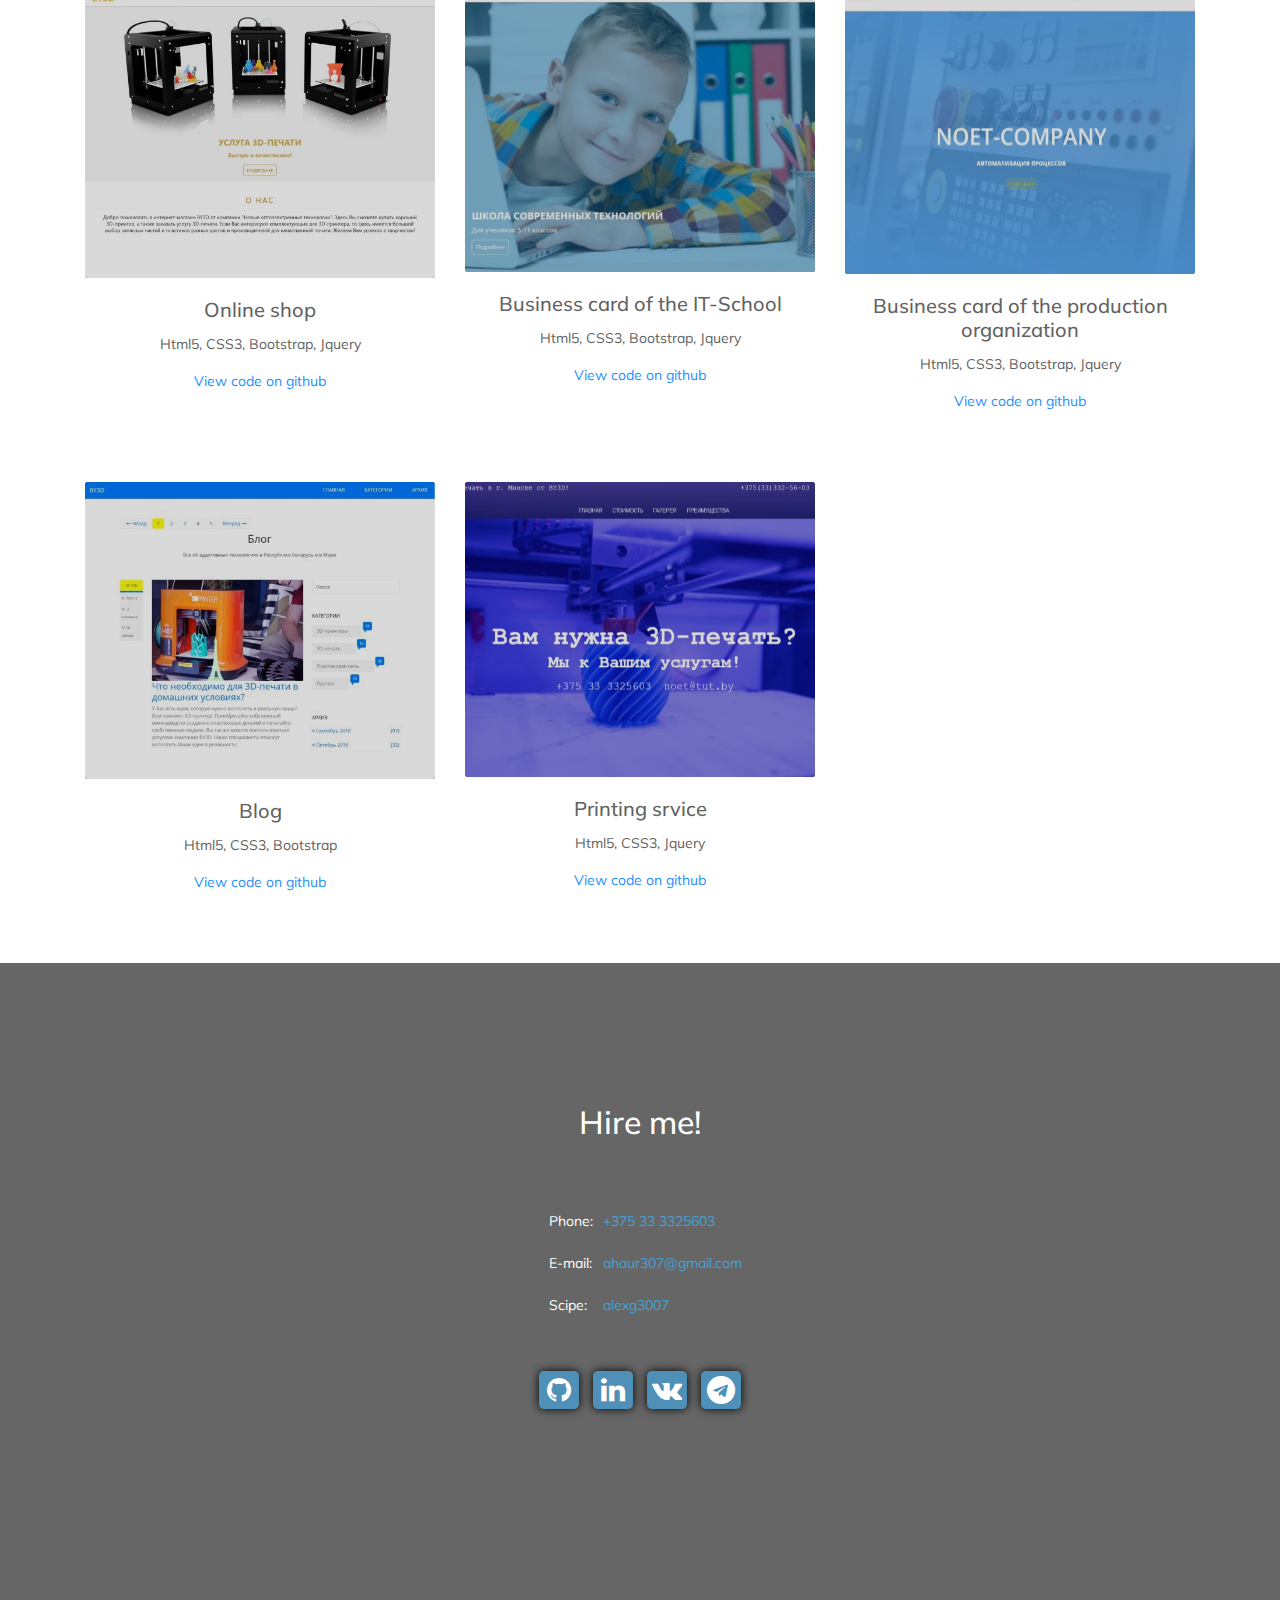
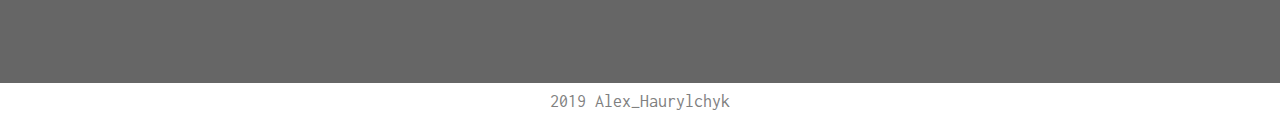
==== commit 267c8b31: "updated 12-08-2020" ====
--- a/index.html
+++ b/index.html
@@ -195,7 +195,7 @@
                                 </div>
                             </div>
                             <div class="card-body text-center">
-                                <h5 class="card-title">SPA with React-Modal</h5>
+                                <h5 class="card-title">SPA with changing the language</h5>
                                 <p class="card-text"> React APP </p>
                                 <a class="" href="https://github.com/alex3007/Cars/tree/master/code">View code on GitHub </a>
                             </div>
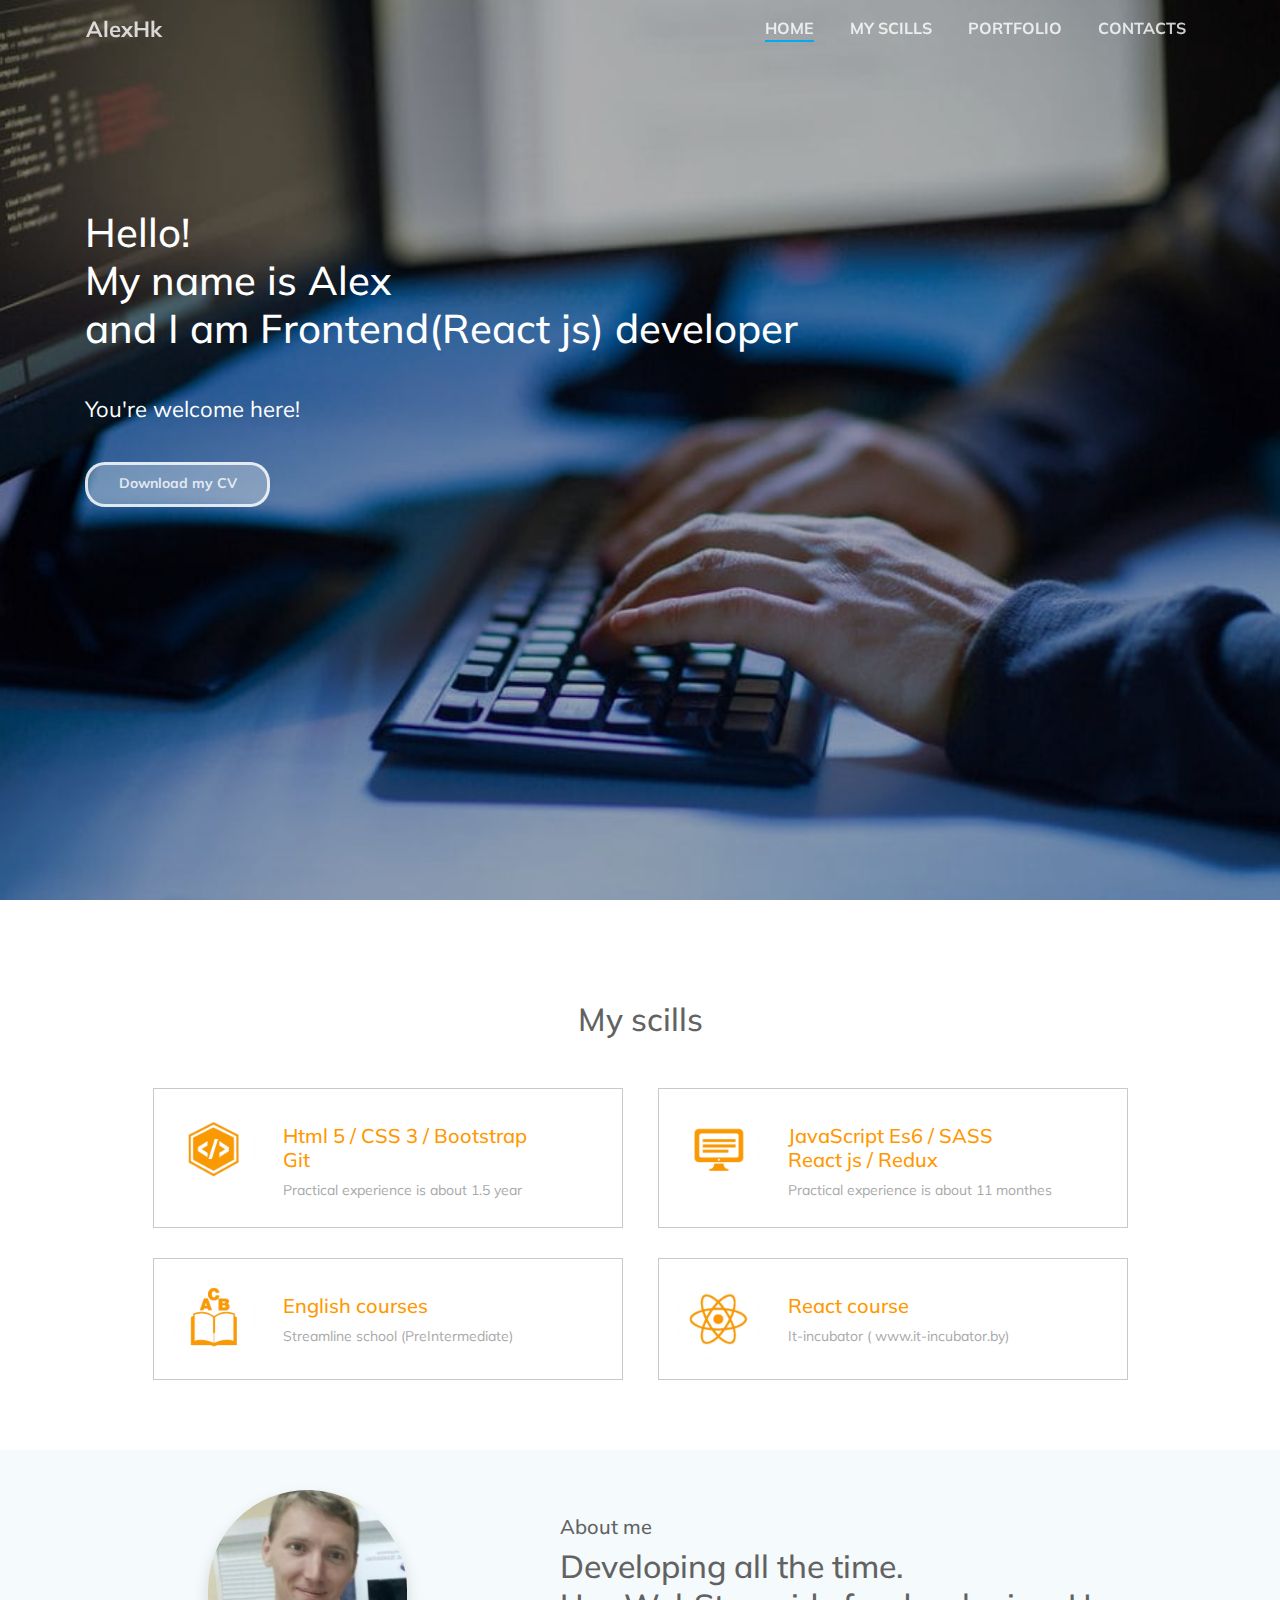
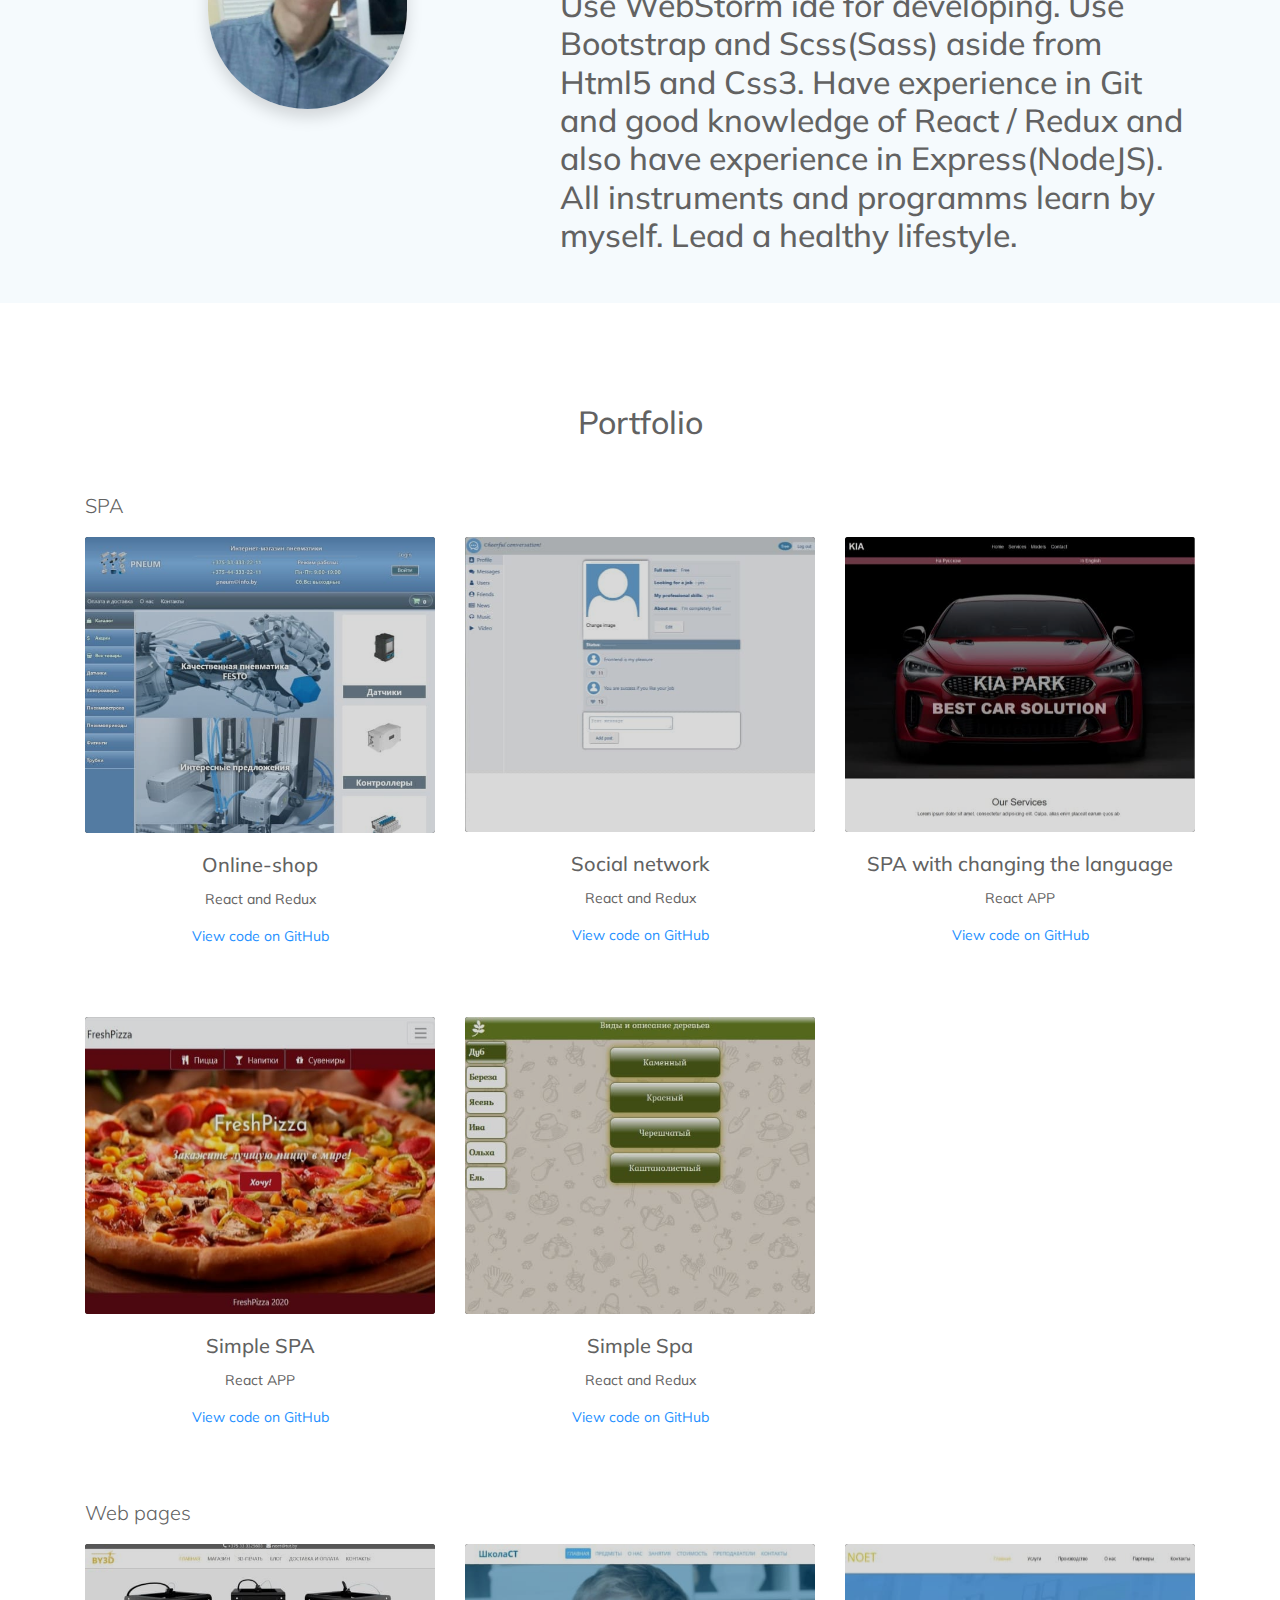
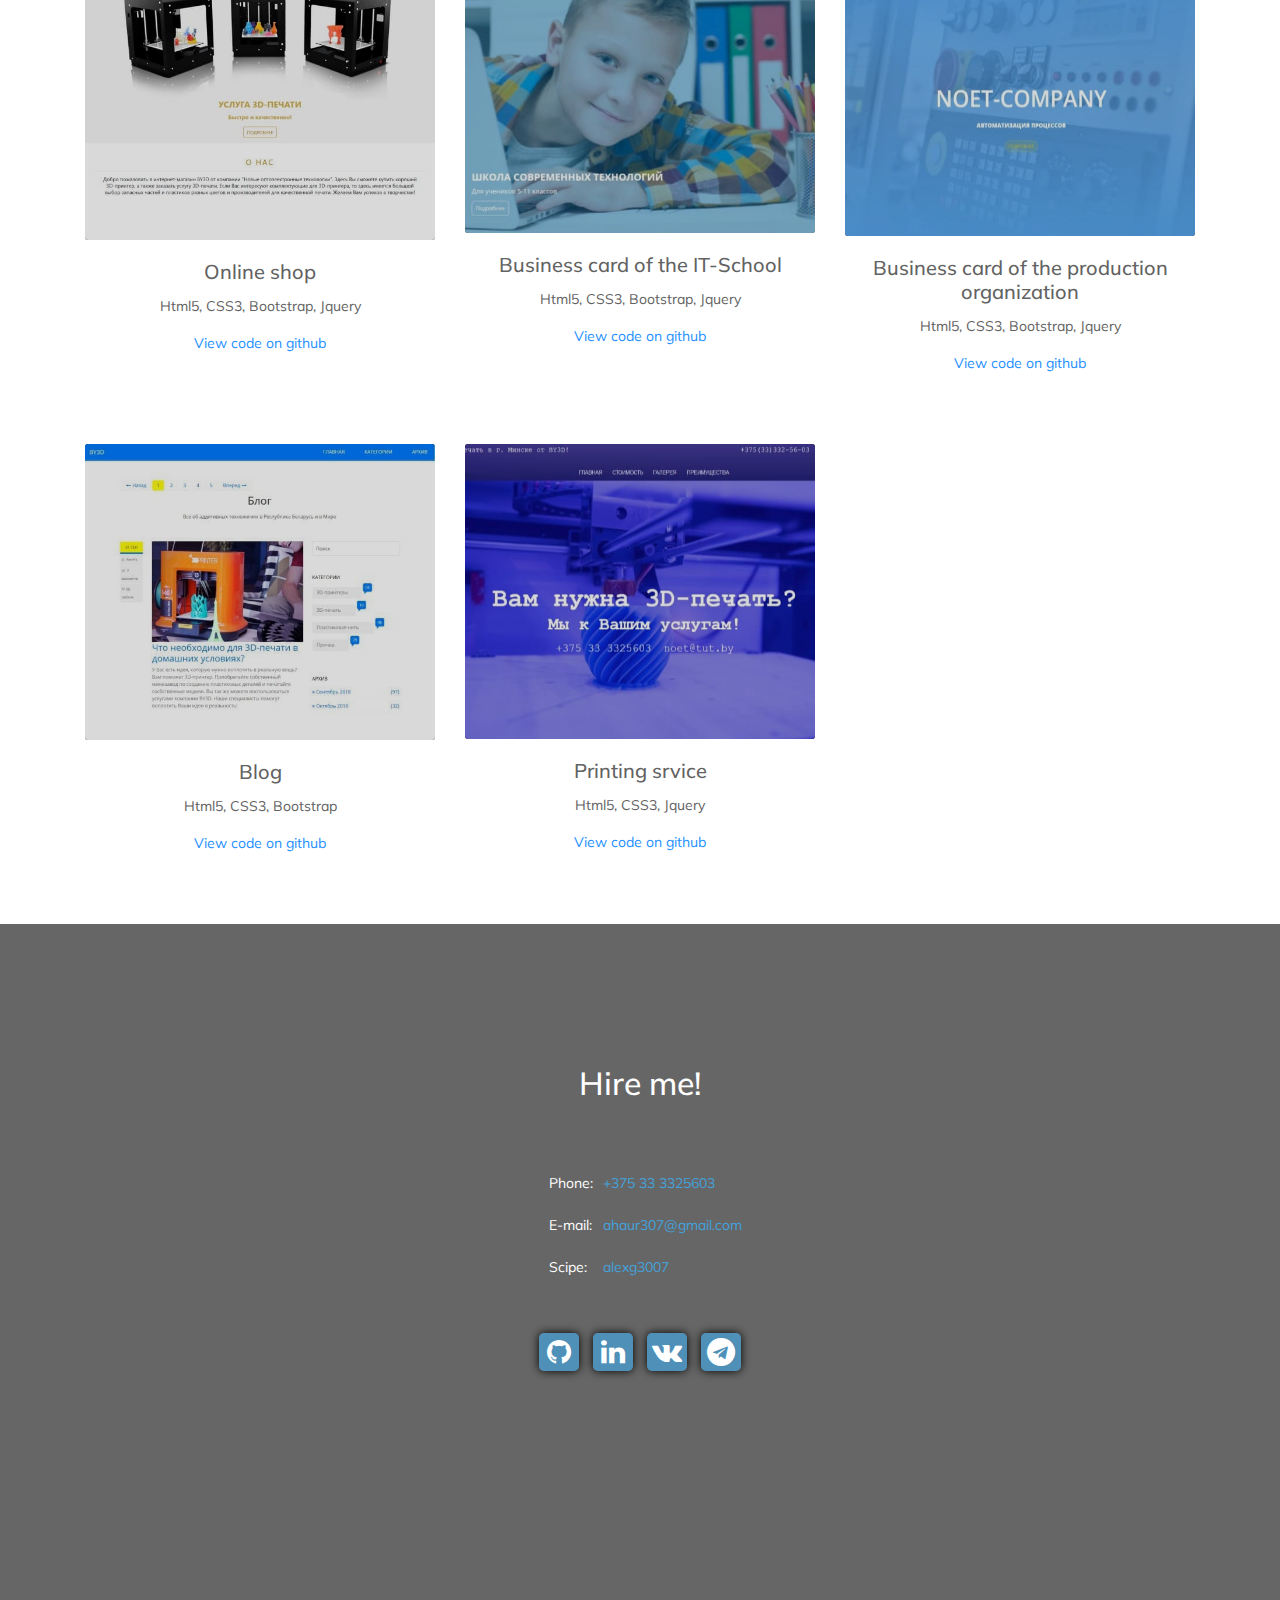
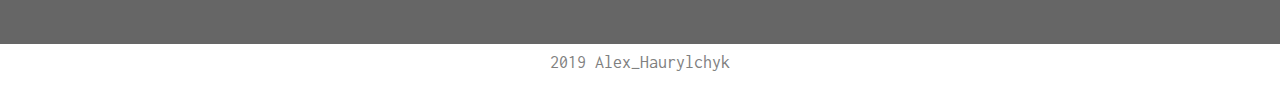
==== commit ac94d609: "updated 19-11-2020" ====
--- a/index.html
+++ b/index.html
@@ -132,7 +132,7 @@
                             <div class="about-me">
                                 <h5 class="">About me </h5>
                                 <h2 class="">Developing all the time.<br/>
-                                    Use WebStorm ide for developing.  Use Bootstrap and Sass aside from Html5 and Css3. Have experience in Git and good knowledge of React Js, Redux, Ajax. Know structure of developing process based on Scrum and Kanban. All instruments and programms learn by myself. Lead a healthy lifestyle.
+                                    Use WebStorm ide for developing.  Use Bootstrap and Sсss(Sass) aside from Html5 and Css3. Have experience in Git and good knowledge of React / Redux and also have experience in  Express(NodeJS).  All instruments and programms learn by myself. Lead a healthy lifestyle.
                                 </h2>
                             </div>
                         </div>
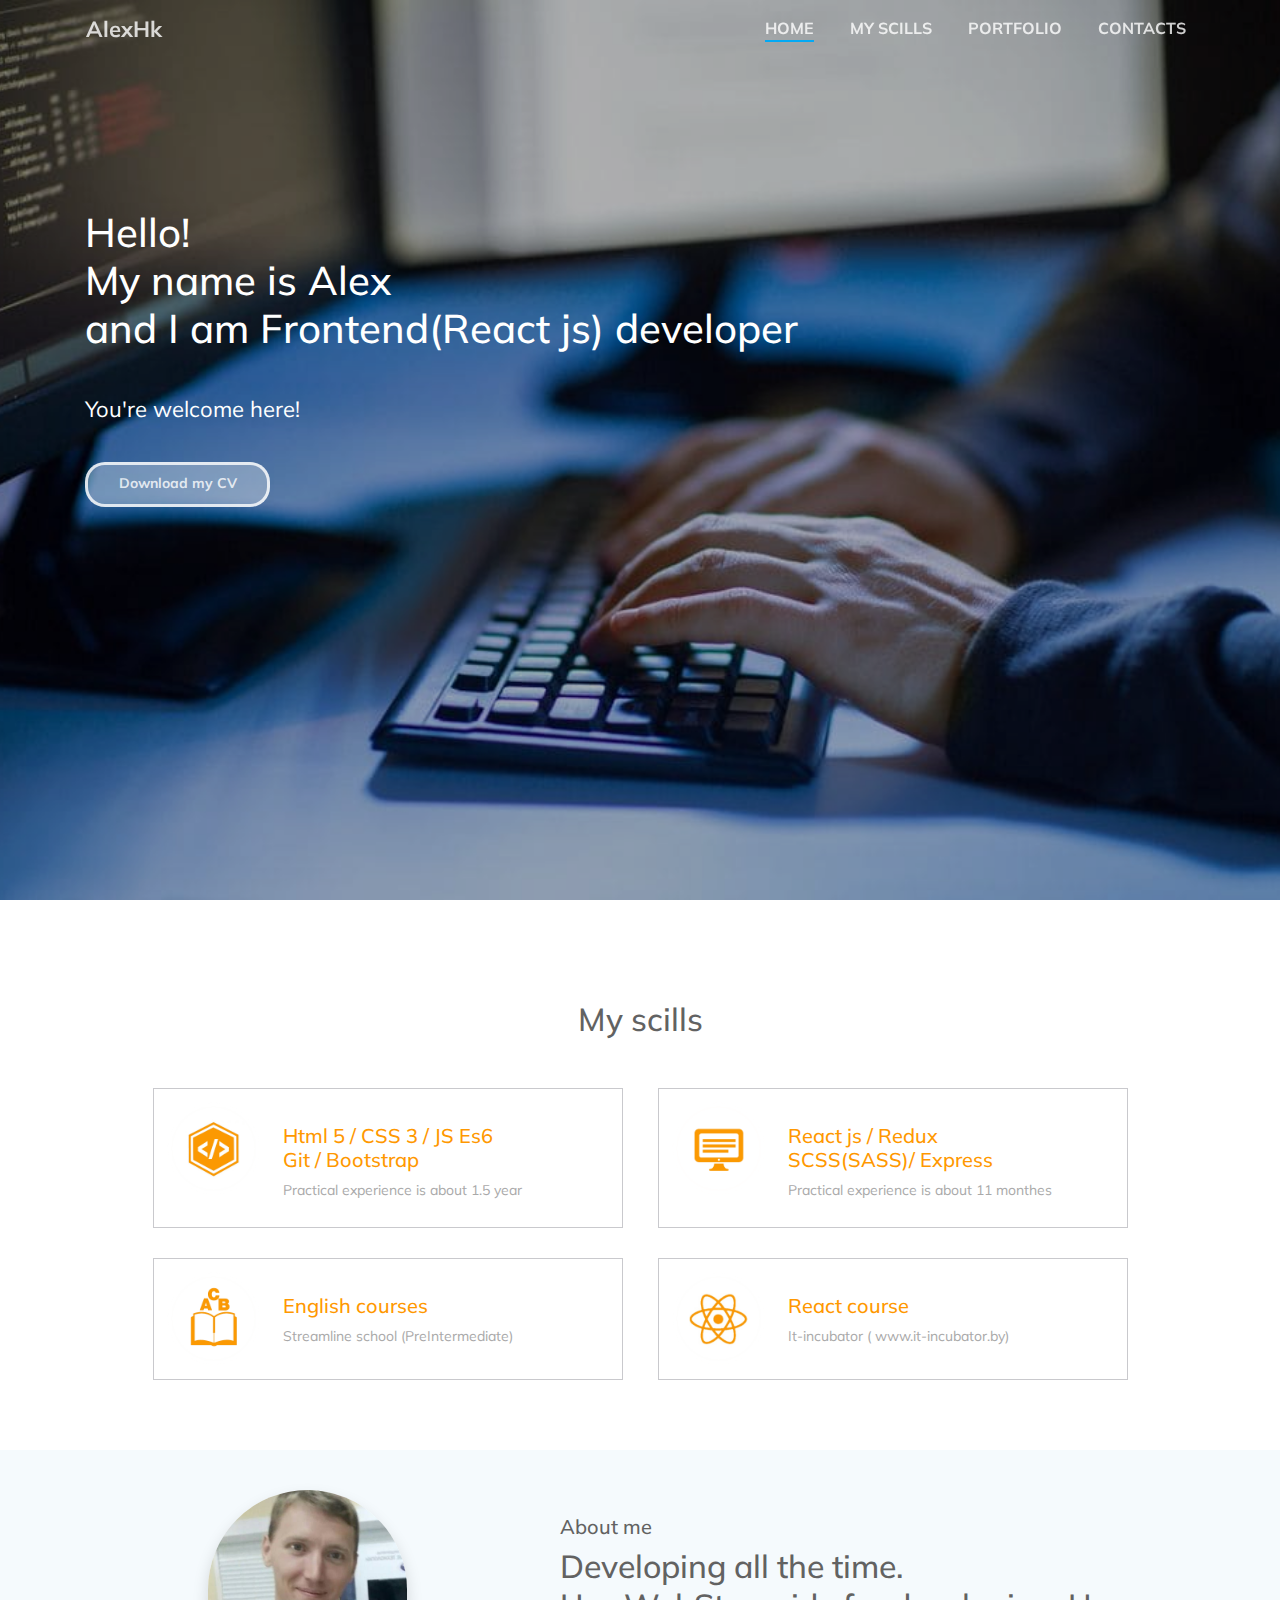
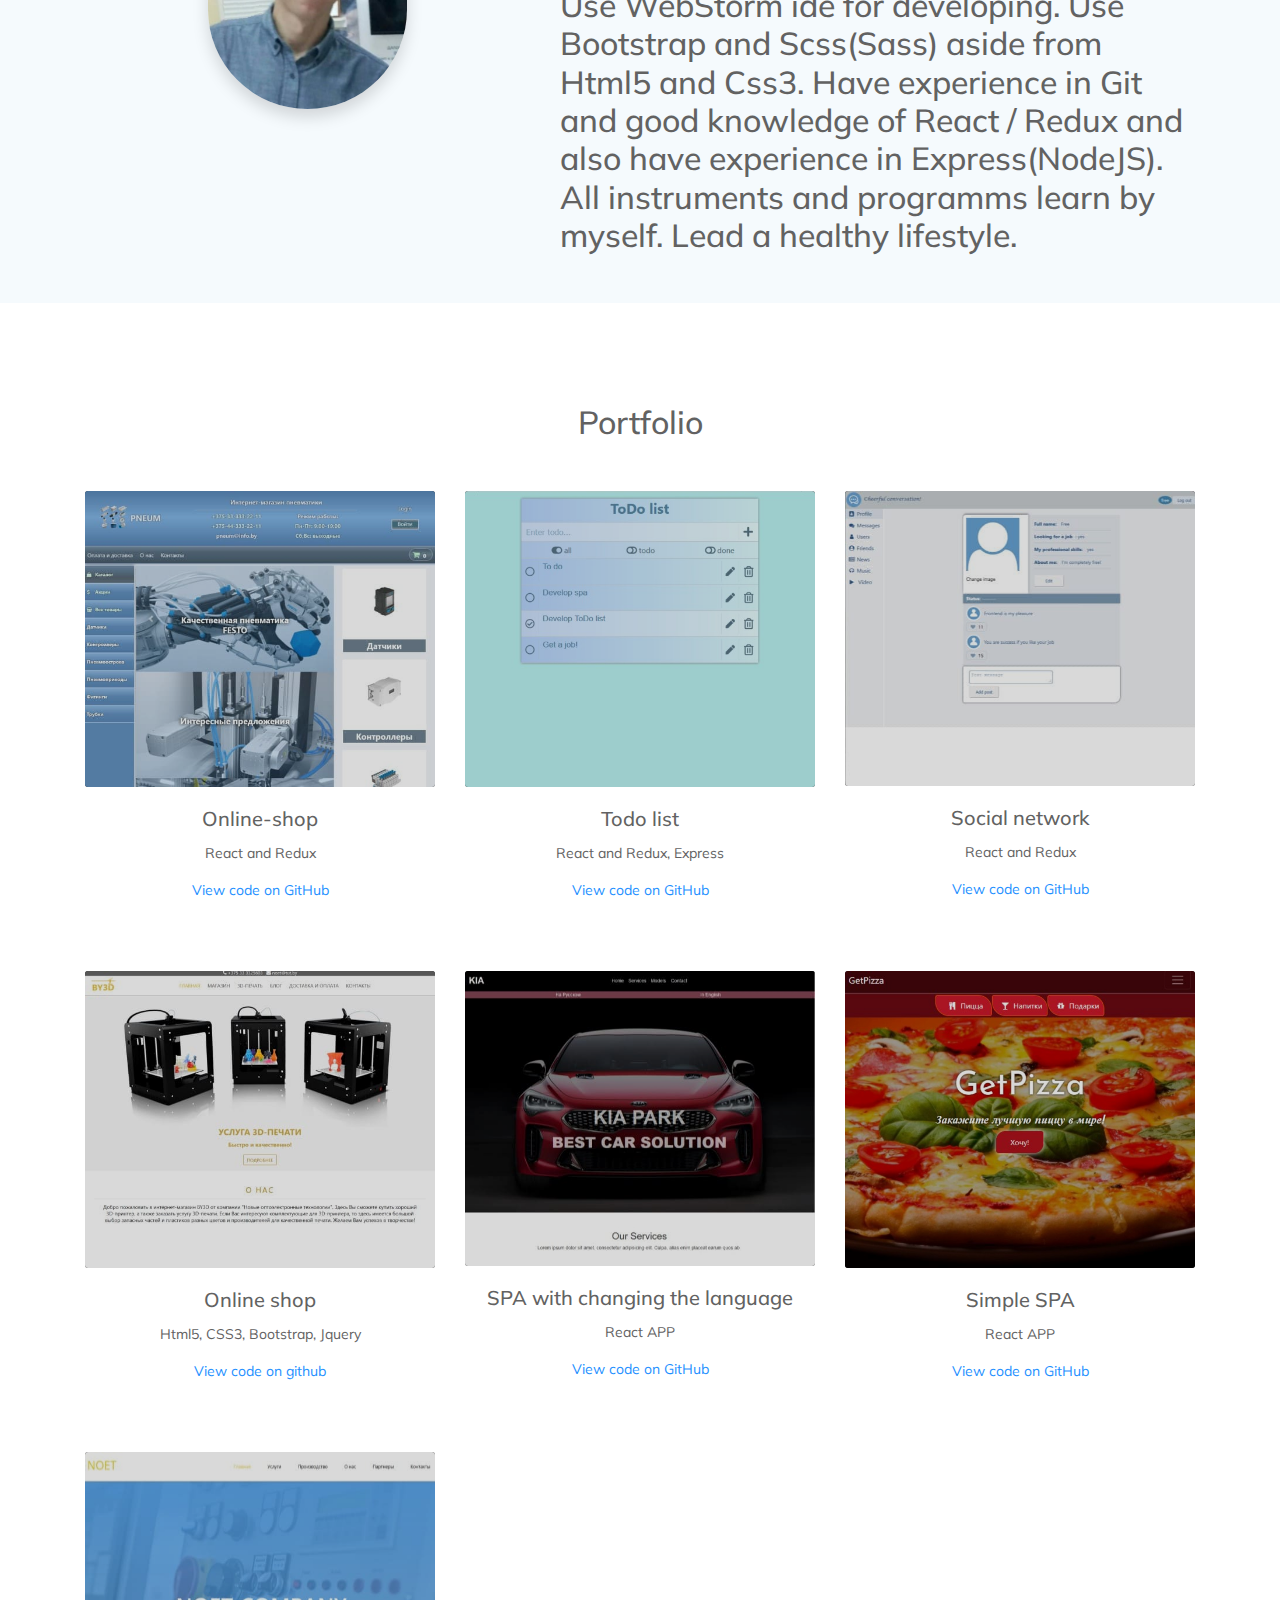
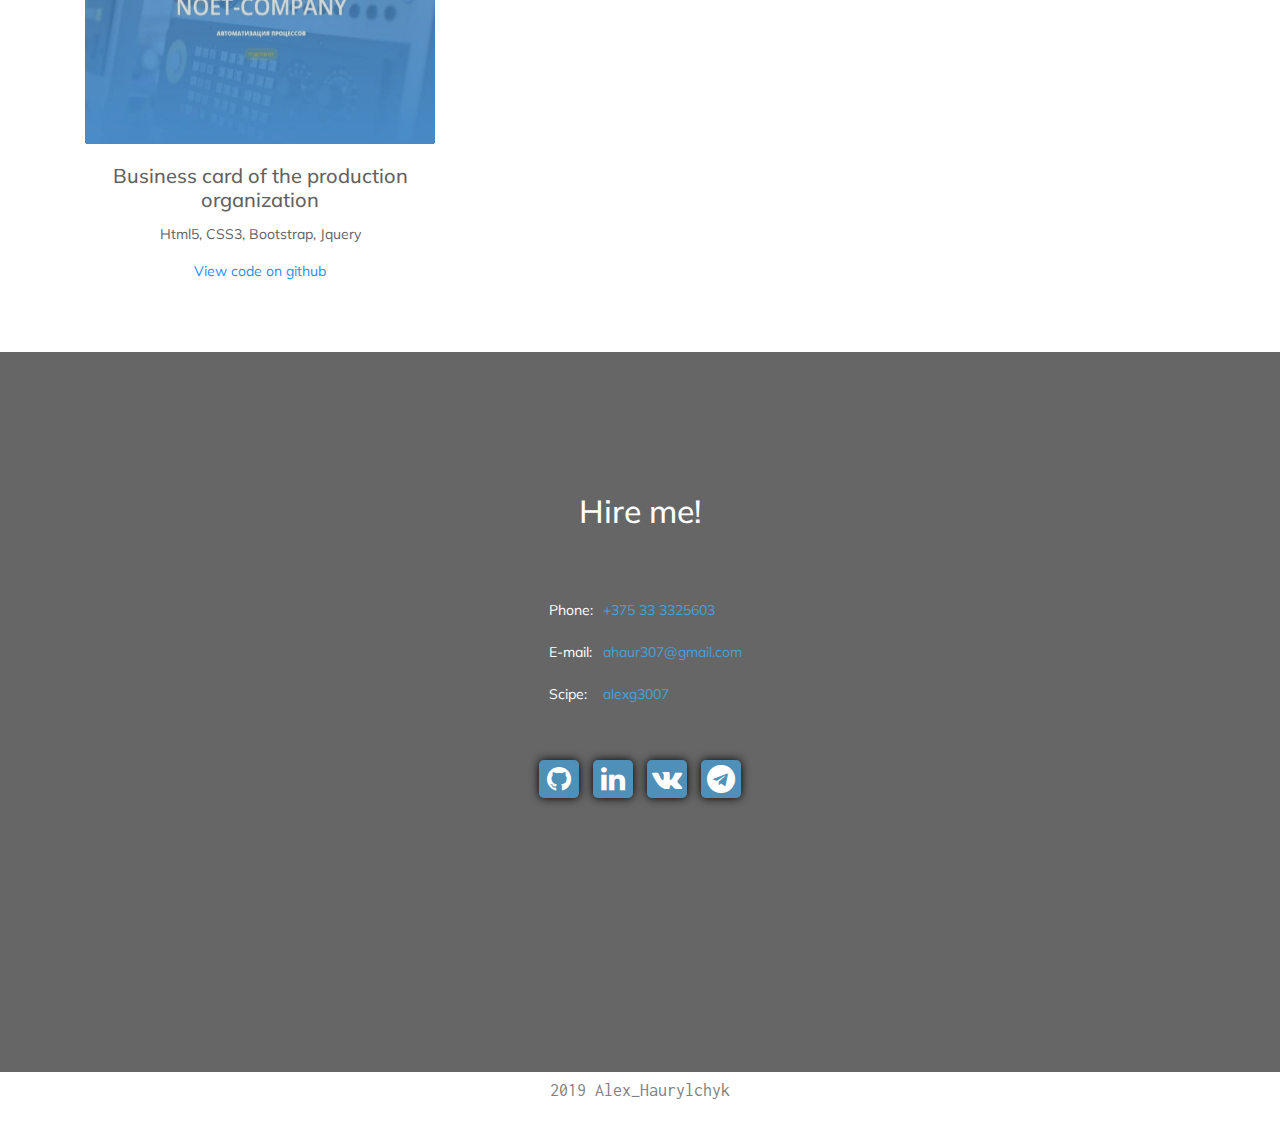
==== commit a02348fe: "updated 26-11-2020" ====
--- a/index.html
+++ b/index.html
@@ -31,7 +31,8 @@
             <nav class="collapse navbar-collapse" id="navbarSupportedContent">
                 <ul class="navbar-nav ml-auto">
                     <li class="nav-item active ">
-                        <a class="nav-link " href="index.html#top">Home</a></li>
+                        <a class="nav-link " href="index.html#top">Home</a>
+                    </li>
                     <li class="nav-item"><a class="nav-link" href="index.html#scills">My scills</a></li>
                     <li class="nav-item"><a class="nav-link" href="index.html#portfolio">Portfolio</a></li>
                     <li class="nav-item"><a class="nav-link" href="index.html#contacts">Contacts</a></li>
@@ -50,7 +51,7 @@
                         Hello!<br>
                         My name is Alex<br>
                         and I am Frontend(React js) developer<br>
-                        </h1>
+                    </h1>
                     <p class="header-subtitle"><br>You're welcome here!</p>
                     <div class="header-buttons-wrapper"><a class="button-cv" download href="aliaksei_haurylchyk_cv.docx">Download my CV</a></div>
                 </div>
@@ -72,7 +73,7 @@
                                     <img src="images/2.png" alt="js" />
                                 </div>
                                 <div class="col-md-9 col-sm-9 card-text-block ">
-                                    <h5 class="card-title-color">Html 5 / CSS 3 / Bootstrap <br/> Git </h5>
+                                    <h5 class="card-title-color">Html 5 / CSS 3 / JS Es6 <br /> Git / Bootstrap </h5>
                                     <p style="color: darkgrey"> Practical experience is about 1.5 year</p>
                                 </div>
                             </div>
@@ -85,14 +86,14 @@
                                     <img src="images/4.png" alt="git" />
                                 </div>
                                 <div class="col-md-9 col-sm-9 card-text-block">
-                                    <h5 class="card-title-color">JavaScript Es6 / SASS <br/>React js / Redux</h5>
+                                    <h5 class="card-title-color">React js / Redux <br />SCSS(SASS)/ Express</h5>
                                     <p style="color: darkgrey"> Practical experience is about 11 monthes</p>
                                 </div>
                             </div>
                         </div>
                     </div>
                 </div>
-                
+
                 <div class="row row-padding">
                     <div class="card-block col-lg-6 col-xl-6">
                         <div class="container col-shadow">
@@ -131,8 +132,8 @@
                         <div class="col-md-7">
                             <div class="about-me">
                                 <h5 class="">About me </h5>
-                                <h2 class="">Developing all the time.<br/>
-                                    Use WebStorm ide for developing.  Use Bootstrap and Sсss(Sass) aside from Html5 and Css3. Have experience in Git and good knowledge of React / Redux and also have experience in  Express(NodeJS).  All instruments and programms learn by myself. Lead a healthy lifestyle.
+                                <h2 class="">Developing all the time.<br />
+                                    Use WebStorm ide for developing. Use Bootstrap and Sсss(Sass) aside from Html5 and Css3. Have experience in Git and good knowledge of React / Redux and also have experience in Express(NodeJS). All instruments and programms learn by myself. Lead a healthy lifestyle.
                                 </h2>
                             </div>
                         </div>
@@ -149,10 +150,9 @@
                 <div class="row">
                     <div class="col">
                         <h2 class="title-styles">Portfolio</h2>
-                        <p class="lead ">SPA </p>
-                    </div>
-                </div>
-                 <div class="row">
+                    </div>
+                </div>
+                <div class="row">
                     <div class="col-md-4 grid-posts">
                         <div class="card">
                             <div class="card-img-dark">
@@ -169,7 +169,23 @@
                             </div>
                         </div>
                     </div>
-                     <div class="col-md-4 grid-posts">
+                    <div class="col-md-4 grid-posts">
+                        <div class="card">
+                            <div class="card-img-dark">
+                                <div class="card-img">
+                                    <a href="https://alex3007.github.io/todo-list/" target="_blank">
+                                        <img src="images/9.jpg" class="card-img-top" alt="social">
+                                    </a>
+                                </div>
+                            </div>
+                            <div class="card-body text-center">
+                                <h5 class="card-title">Todo list</h5>
+                                <p class="card-text"> React and Redux, Express </p>
+                                <a class="" href="https://github.com/alex3007/todo-list/tree/code">View code on GitHub </a>
+                            </div>
+                        </div>
+                    </div>
+                    <div class="col-md-4 grid-posts">
                         <div class="card">
                             <div class="card-img-dark">
                                 <div class="card-img">
@@ -185,60 +201,8 @@
                             </div>
                         </div>
                     </div>
-                     <div class="col-md-4 grid-posts">
-                        <div class="card">
-                            <div class="card-img-dark">
-                                <div class="card-img">
-                                    <a href="https://alex3007.github.io/Cars/" target="_blank">
-                                        <img src="images/11.jpg" class="card-img-top" alt="cars">
-                                    </a>
-                                </div>
-                            </div>
-                            <div class="card-body text-center">
-                                <h5 class="card-title">SPA with changing the language</h5>
-                                <p class="card-text"> React APP </p>
-                                <a class="" href="https://github.com/alex3007/Cars/tree/master/code">View code on GitHub </a>
-                            </div>
-                        </div>
-                    </div>
-                </div>
-                  <div class="row">
-                   <div class="col-md-4 grid-posts">
-                        <div class="card">
-                            <div class="card-img-dark">
-                                <div class="card-img">
-                                    <a href="https://alex3007.github.io/Pizza/" target="_blank">
-                                        <img src="images/8.jpg" class="card-img-top" alt="pizza">
-                                    </a>
-                                </div>
-                            </div>
-                            <div class="card-body text-center">
-                                <h5 class="card-title">Simple SPA</h5>
-                                <p class="card-text"> React APP </p>
-                                <a class="" href="https://github.com/alex3007/Pizza/tree/master/code">View code on GitHub </a>
-                            </div>
-                        </div>
-                    </div>
-                   <div class="col-md-4 grid-posts">
-                        <div class="card">
-                            <div class="card-img-dark">
-                                <div class="card-img">
-                                    <a href="https://alex3007.github.io/Slav/" target="_blank">
-                                        <img src="images/9.jpg" class="card-img-top" alt="gods">
-                                    </a>
-                                </div>
-                            </div>
-                            <div class="card-body text-center">
-                                <h5 class="card-title">Simple Spa</h5>
-                                <p class="card-text"> React and Redux </p>
-                                <a class="" href="https://github.com/alex3007/Slav/tree/master/code">View code on GitHub </a>
-                            </div>
-                        </div>
-                    </div>
-                </div>
-                <p class="lead">Web pages</p>
-                <div class="row">
-                   
+                </div>
+                <div class="row">
                     <div class="col-md-4 grid-posts">
                         <div class="card">
                             <div class="card-img">
@@ -255,19 +219,39 @@
                     </div>
                     <div class="col-md-4 grid-posts">
                         <div class="card">
-                            <div class="card-img">
-                                <a href="https://alex3007.github.io/Teaching" target="_blank">
-                                    <img src="images/5.jpg" class="card-img-top" alt="scool">
-                                </a>
-                            </div>
-                            <div class="card-body text-center">
-                                <h5 class="card-title">Business card of the IT-School</h5>
-                                <p class="card-text"> Html5, CSS3, Bootstrap, Jquery</p>
-                                <a class="" href="https://github.com/alex3007/Teaching">View code on github</a>
-                            </div>
-                        </div>
-                    </div>
-                     <div class="col-md-4 grid-posts">
+                            <div class="card-img-dark">
+                                <div class="card-img">
+                                    <a href="https://alex3007.github.io/Cars/" target="_blank">
+                                        <img src="images/11.jpg" class="card-img-top" alt="cars">
+                                    </a>
+                                </div>
+                            </div>
+                            <div class="card-body text-center">
+                                <h5 class="card-title">SPA with changing the language</h5>
+                                <p class="card-text"> React APP </p>
+                                <a class="" href="https://github.com/alex3007/Cars/tree/master/code">View code on GitHub </a>
+                            </div>
+                        </div>
+                    </div>
+                    <div class="col-md-4 grid-posts">
+                        <div class="card">
+                            <div class="card-img-dark">
+                                <div class="card-img">
+                                    <a href="https://alex3007.github.io/Pizza/" target="_blank">
+                                        <img src="images/8.jpg" class="card-img-top" alt="pizza">
+                                    </a>
+                                </div>
+                            </div>
+                            <div class="card-body text-center">
+                                <h5 class="card-title">Simple SPA</h5>
+                                <p class="card-text"> React APP </p>
+                                <a class="" href="https://github.com/alex3007/Pizza/tree/master/code">View code on GitHub </a>
+                            </div>
+                        </div>
+                    </div>
+                </div>
+                <div class="row">
+                    <div class="col-md-4 grid-posts">
                         <div class="card">
                             <div class="card-img">
                                 <a href="https://alex3007.github.io/Production" target="_blank">
@@ -278,36 +262,6 @@
                                 <h5 class="card-title">Business card of the production organization</h5>
                                 <p class="card-text"> Html5, CSS3, Bootstrap, Jquery</p>
                                 <a class="" href="https://github.com/alex3007/Production">View code on github</a>
-                            </div>
-                        </div>
-                    </div>
-                </div>
-                <div class="row">
-                    <div class="col-md-4 grid-posts">
-                        <div class="card">
-                            <div class="card-img">
-                                <a href="https://alex3007.github.io/Blog" target="_blank">
-                                    <img src="images/3.jpg" class="card-img-top" alt="blog">
-                                </a>
-                            </div>
-                            <div class="card-body text-center">
-                                <h5 class="card-title">Blog</h5>
-                                <p class="card-text"> Html5, CSS3, Bootstrap </p>
-                                <a class="" href="https://github.com/alex3007/Blog">View code on github</a>
-                            </div>
-                        </div>
-                    </div>
-                    <div class="col-md-4 grid-posts">
-                        <div class="card">
-                            <div class="card-img">
-                                <a href="https://alex3007.github.io/Printing-service" target="_blank">
-                                    <img src="images/2.jpg" class="card-img-top" alt="print">
-                                </a>
-                            </div>
-                            <div class="card-body text-center">
-                                <h5 class="card-title">Printing srvice</h5>
-                                <p class="card-text"> Html5, CSS3, Jquery</p>
-                                <a class="" href="https://github.com/alex3007/Printing-service">View code on github</a>
                             </div>
                         </div>
                     </div>
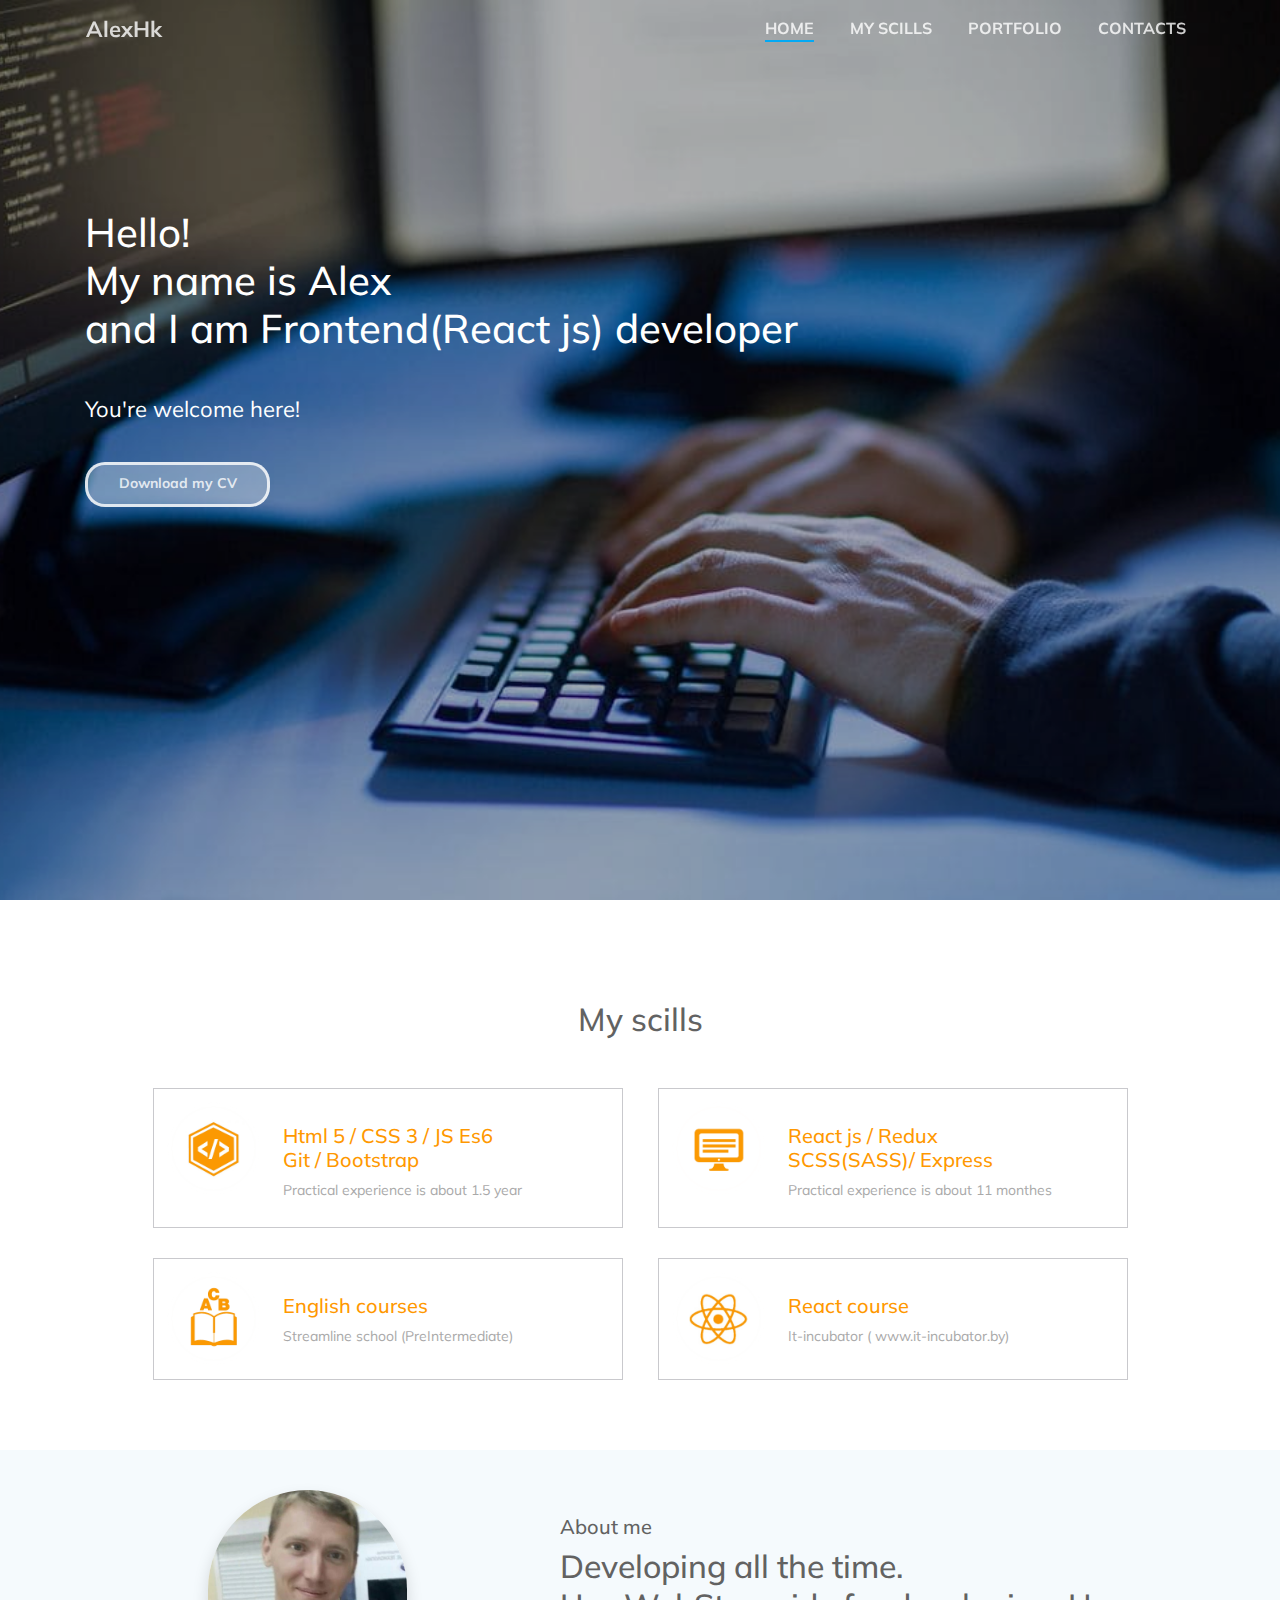
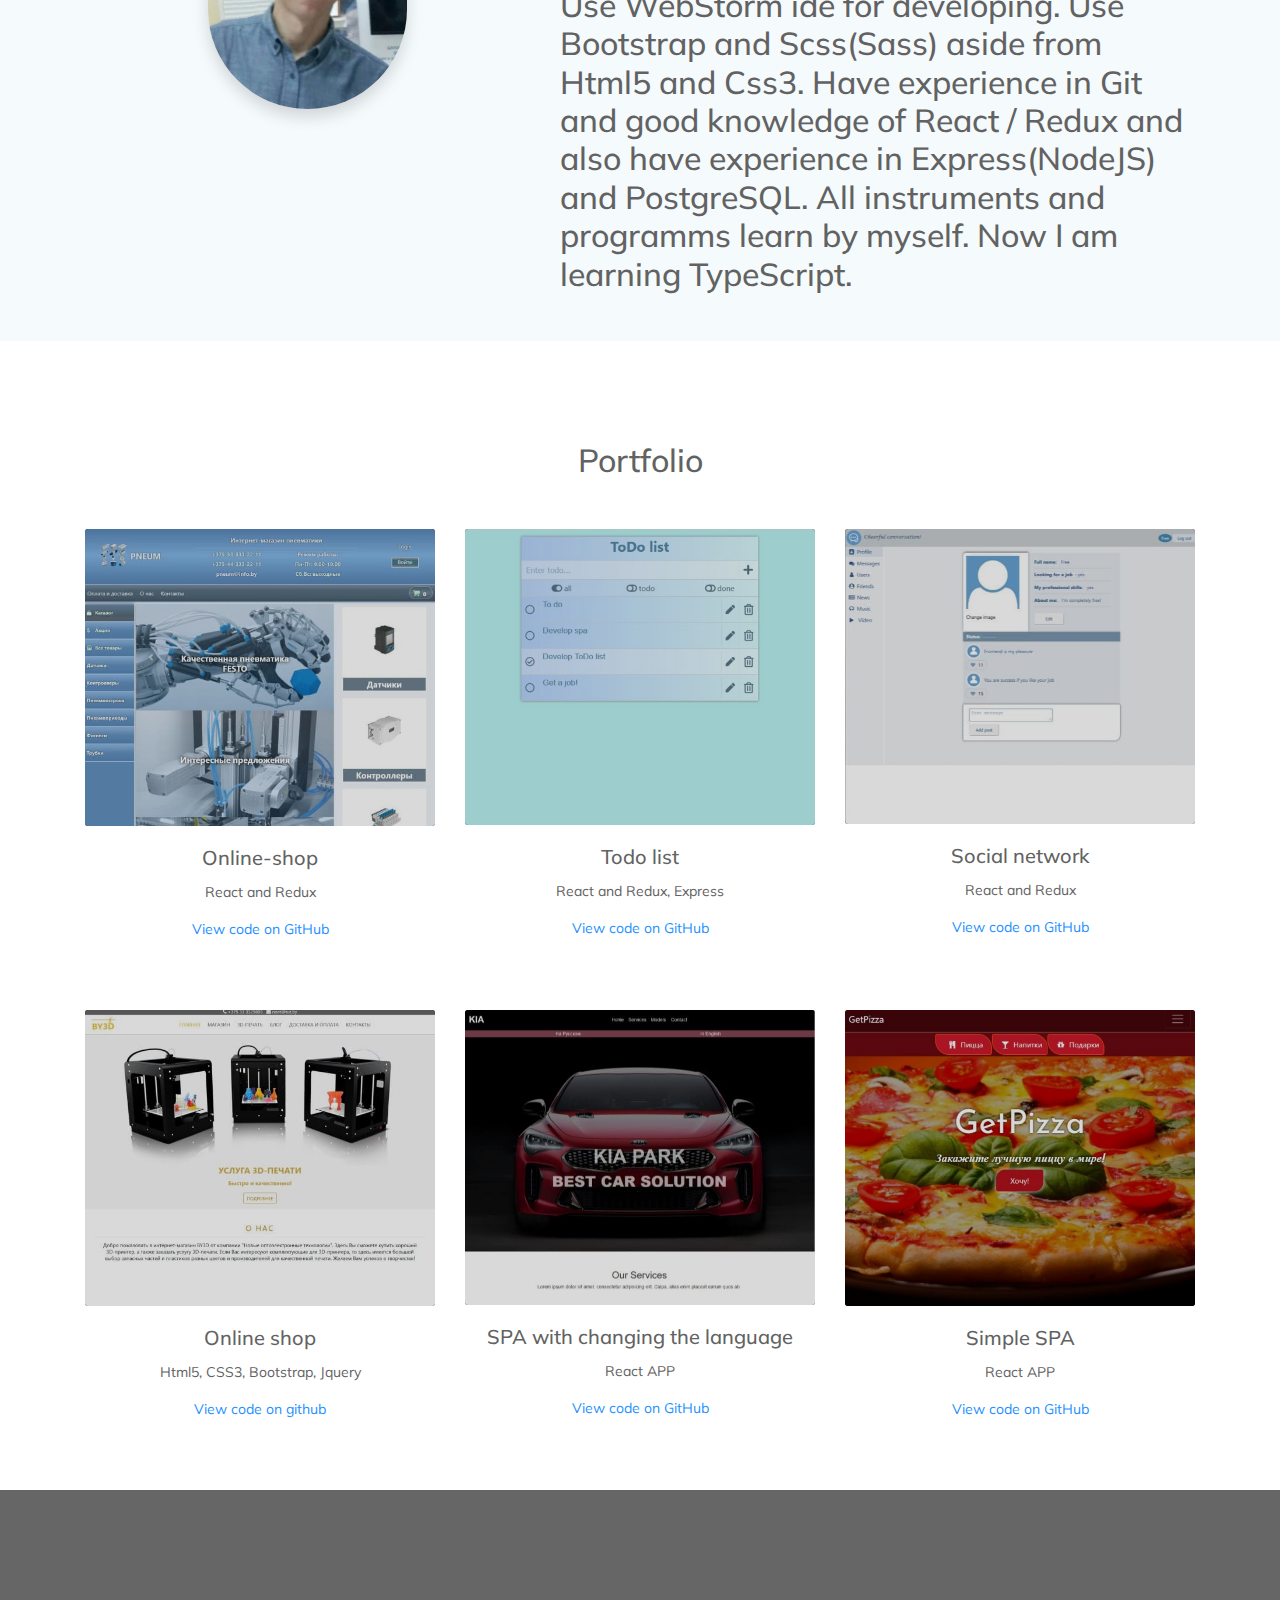
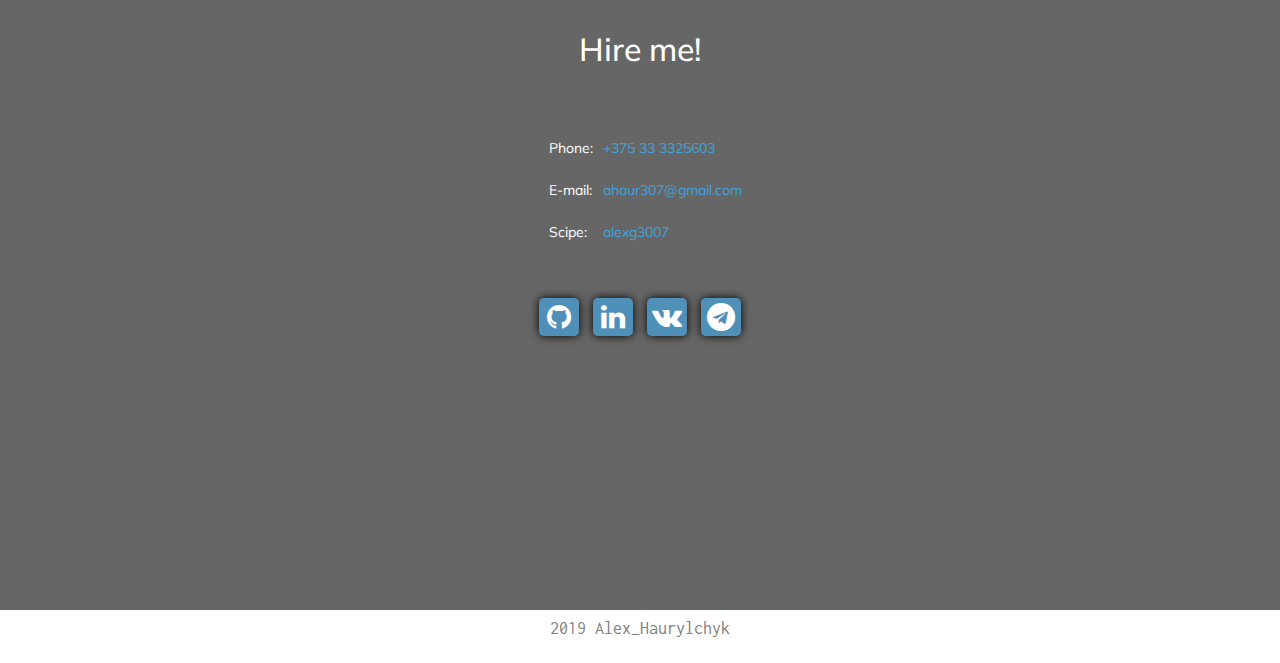
==== commit 75461ceb: "updated 25-02-2021" ====
--- a/index.html
+++ b/index.html
@@ -133,7 +133,7 @@
                             <div class="about-me">
                                 <h5 class="">About me </h5>
                                 <h2 class="">Developing all the time.<br />
-                                    Use WebStorm ide for developing. Use Bootstrap and Sсss(Sass) aside from Html5 and Css3. Have experience in Git and good knowledge of React / Redux and also have experience in Express(NodeJS). All instruments and programms learn by myself. Lead a healthy lifestyle.
+                                    Use WebStorm ide for developing. Use Bootstrap and Sсss(Sass) aside from Html5 and Css3. Have experience in Git and good knowledge of React / Redux and also have experience in Express(NodeJS) and PostgreSQL. All instruments and programms learn by myself. Now I am learning TypeScript.
                                 </h2>
                             </div>
                         </div>
@@ -246,22 +246,6 @@
                                 <h5 class="card-title">Simple SPA</h5>
                                 <p class="card-text"> React APP </p>
                                 <a class="" href="https://github.com/alex3007/Pizza/tree/master/code">View code on GitHub </a>
-                            </div>
-                        </div>
-                    </div>
-                </div>
-                <div class="row">
-                    <div class="col-md-4 grid-posts">
-                        <div class="card">
-                            <div class="card-img">
-                                <a href="https://alex3007.github.io/Production" target="_blank">
-                                    <img src="images/6.jpg" class="card-img-top" alt="pruduction">
-                                </a>
-                            </div>
-                            <div class="card-body text-center">
-                                <h5 class="card-title">Business card of the production organization</h5>
-                                <p class="card-text"> Html5, CSS3, Bootstrap, Jquery</p>
-                                <a class="" href="https://github.com/alex3007/Production">View code on github</a>
                             </div>
                         </div>
                     </div>
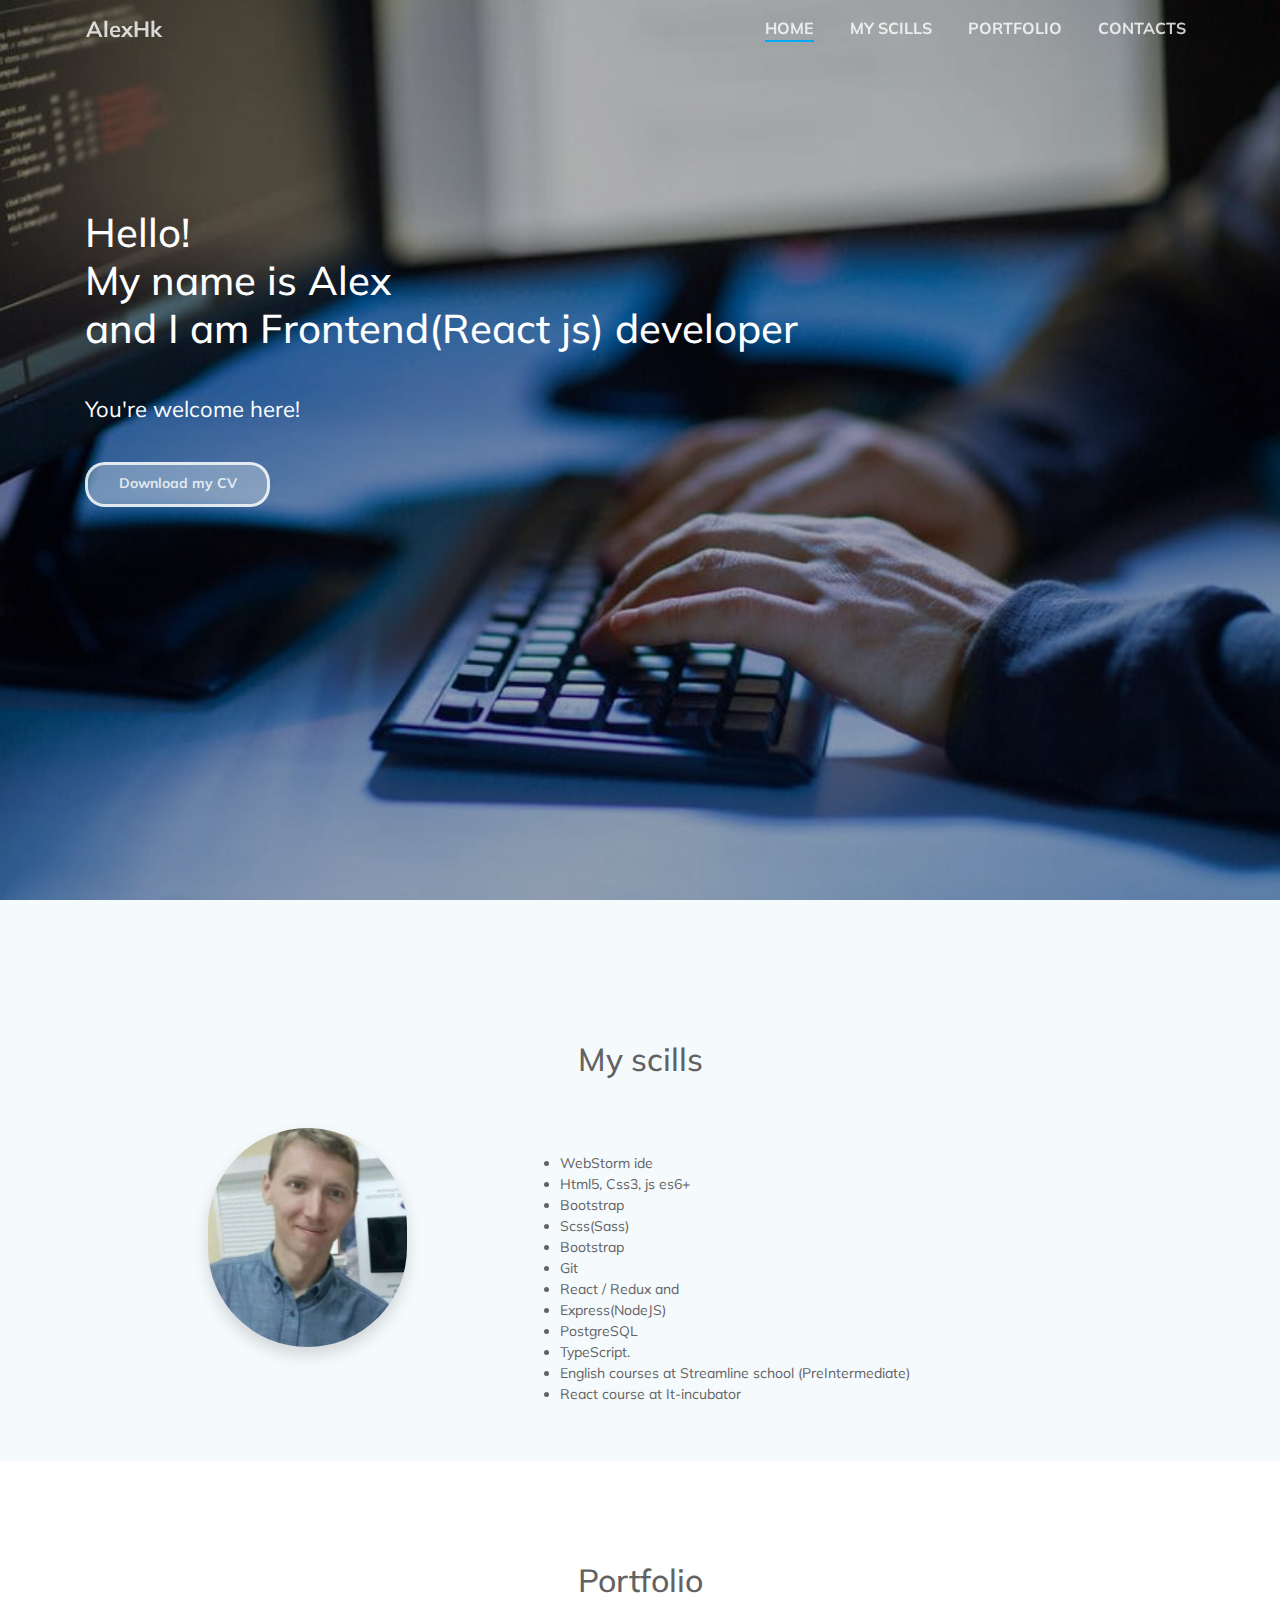
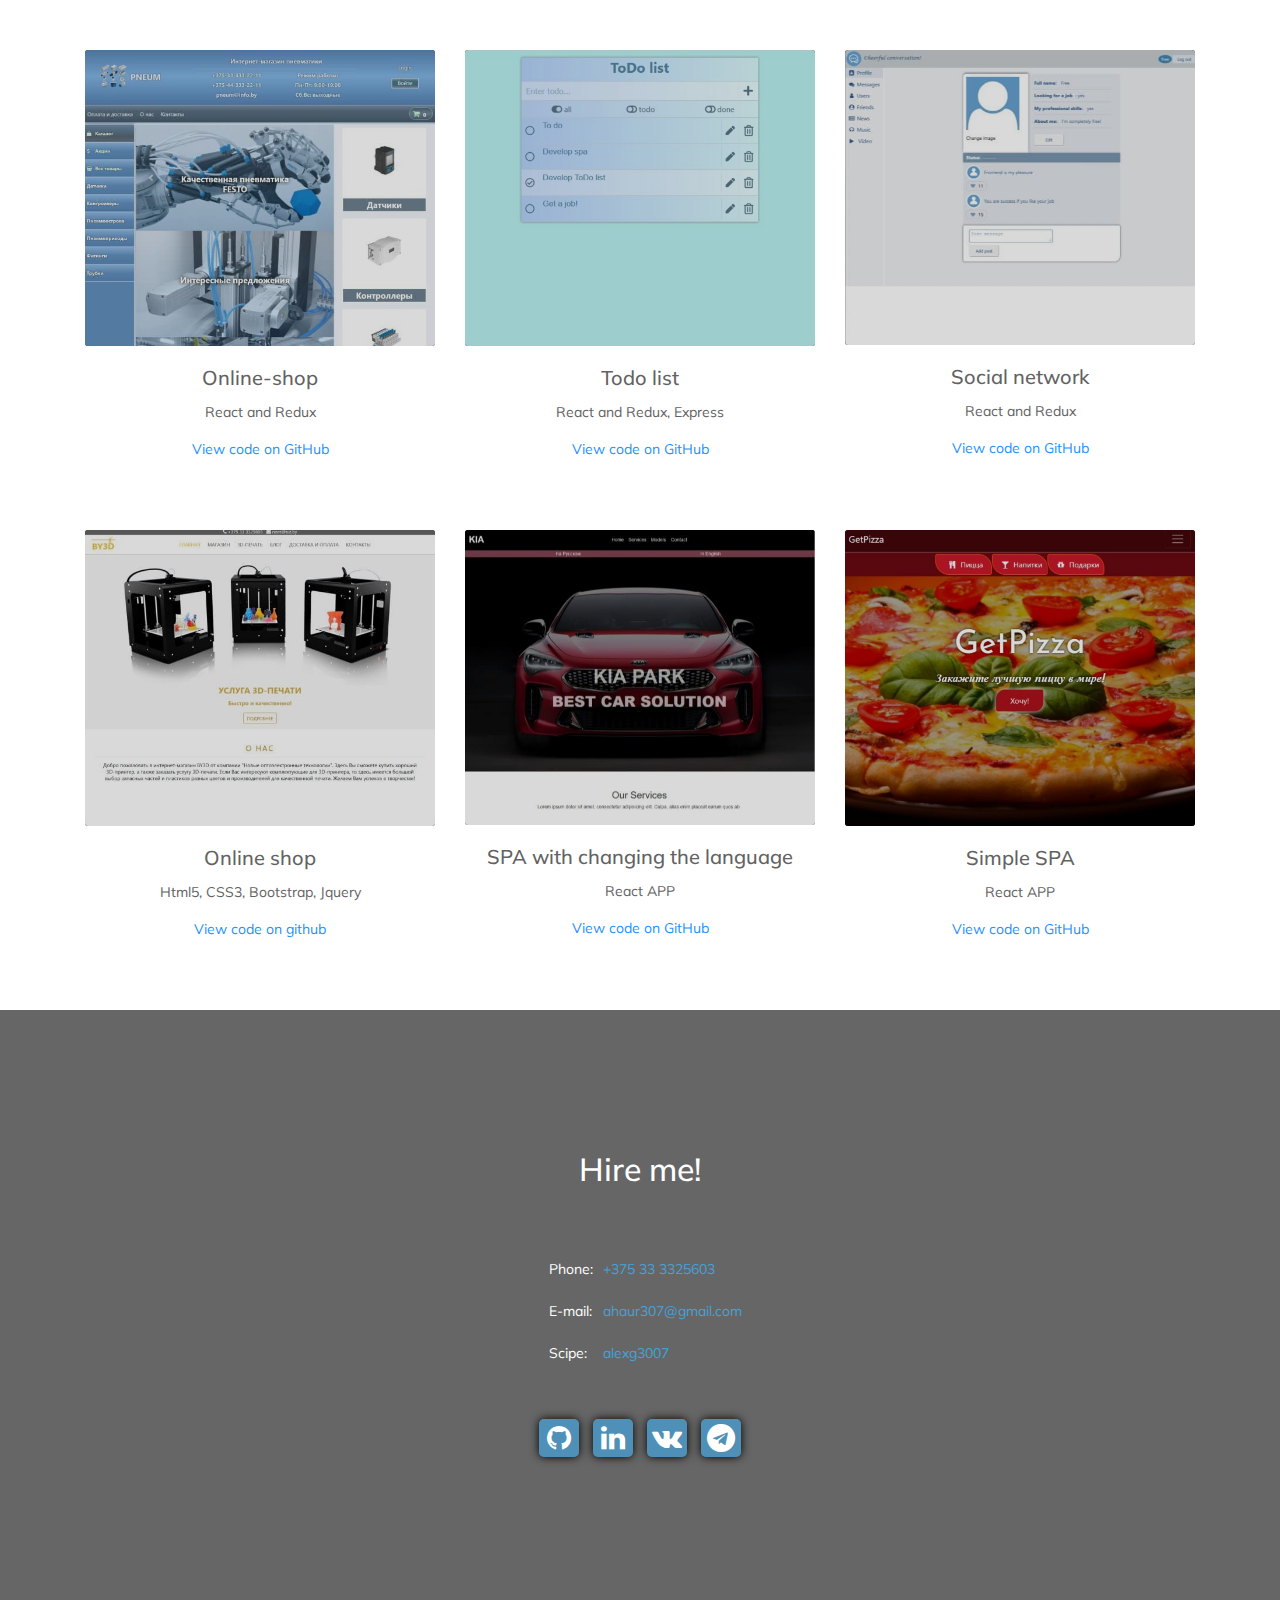
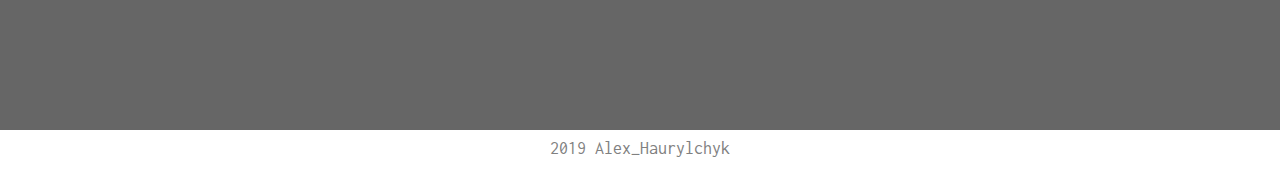
==== commit ca227e36: "updated 05-04-2021" ====
--- a/index.html
+++ b/index.html
@@ -57,84 +57,36 @@
                 </div>
             </div>
         </div>
+
         <!--Scills-->
         <section id="scills">
-            <div class="container container-bottom">
-                <div class="row">
+            <div class="container-fluide" style="background-color: #f5fafd; padding: 40px 0;">
+                <div class="container">
+                     <div class="row">
                     <div class="col">
                         <h2 class="title-styles">My scills</h2>
                     </div>
                 </div>
-                <div class="row row-padding">
-                    <div class="card-block col-lg-6 col-xl-6">
-                        <div class="container col-shadow">
-                            <div class="row">
-                                <div class="col-md-3 col-sm-3 card-img-block">
-                                    <img src="images/2.png" alt="js" />
-                                </div>
-                                <div class="col-md-9 col-sm-9 card-text-block ">
-                                    <h5 class="card-title-color">Html 5 / CSS 3 / JS Es6 <br /> Git / Bootstrap </h5>
-                                    <p style="color: darkgrey"> Practical experience is about 1.5 year</p>
-                                </div>
-                            </div>
-                        </div>
-                    </div>
-                    <div class="card-block col-lg-6 col-xl-6">
-                        <div class="container col-shadow">
-                            <div class="row">
-                                <div class="col-md-3 col-sm-3 card-img-block">
-                                    <img src="images/4.png" alt="git" />
-                                </div>
-                                <div class="col-md-9 col-sm-9 card-text-block">
-                                    <h5 class="card-title-color">React js / Redux <br />SCSS(SASS)/ Express</h5>
-                                    <p style="color: darkgrey"> Practical experience is about 11 monthes</p>
-                                </div>
-                            </div>
-                        </div>
-                    </div>
-                </div>
-
-                <div class="row row-padding">
-                    <div class="card-block col-lg-6 col-xl-6">
-                        <div class="container col-shadow">
-                            <div class="row">
-                                <div class="col-md-3 col-sm-3 card-img-block">
-                                    <img src="images/5.png" alt="eng" />
-                                </div>
-                                <div class="col-md-9 col-sm-9 card-text-block bottom  ">
-                                    <h5 class="card-title-color">English courses</h5>
-                                    <a class="card-link" href="https://str.by/" style="color: darkgrey"> Streamline school (PreIntermediate) </a>
-                                </div>
-                            </div>
-                        </div>
-                    </div>
-                    <div class="card-block col-lg-6 col-xl-6">
-                        <div class="container col-shadow">
-                            <div class="row">
-                                <div class="col-md-3 col-sm-3 card-img-block">
-                                    <img src="images/3.png" alt="react" />
-                                </div>
-                                <div class="col-md-9 col-sm-9 card-text-block bottom">
-                                    <h5 class="card-title-color">React course</h5>
-                                    <a class="card-link" href="https://it-incubator.by/" style="color: darkgrey"> It-incubator ( www.it-incubator.by) </a>
-                                </div>
-                            </div>
-                        </div>
-                    </div>
-                </div>
-            </div>
-            <div class="container-fluide" style="background-color: #f5fafd; padding: 40px 0;">
-                <div class="container">
                     <div class="row ">
                         <div class="col-md-5 text-center ">
                             <img class=" shadow bg-white " alt="avatar" style="border-radius: 200px !important;padding: 0px !important; margin-bottom: 0px !important; max-width: 200px;  " src="images/me.jpg" />
                         </div>
                         <div class="col-md-7">
                             <div class="about-me">
-                                <h5 class="">About me </h5>
-                                <h2 class="">Developing all the time.<br />
-                                    Use WebStorm ide for developing. Use Bootstrap and Sсss(Sass) aside from Html5 and Css3. Have experience in Git and good knowledge of React / Redux and also have experience in Express(NodeJS) and PostgreSQL. All instruments and programms learn by myself. Now I am learning TypeScript.
-                                </h2>
+                                <ul>
+                                    <li>WebStorm ide </li>
+                                    <li>Html5, Css3, js es6+</li>
+                                    <li>Bootstrap </li>
+                                    <li>Sсss(Sass) </li>
+                                    <li>Bootstrap </li>
+                                    <li>Git</li>
+                                    <li>React / Redux and </li>
+                                    <li>Express(NodeJS)</li>
+                                    <li>PostgreSQL</li>
+                                    <li>TypeScript.</li>
+                                    <li>English courses at Streamline school (PreIntermediate)</li>
+                                    <li>React course at It-incubator</li>
+                                </ul>
                             </div>
                         </div>
                         <div class="row spaced-cols " data-type="row">
--- a/css/styles.css
+++ b/css/styles.css
@@ -206,7 +206,7 @@
     z-index: 1;
 }
 
-/*------About me------*/
+/*------Scills------*/
 
 #target {
     background-color: #f5fafd;
@@ -472,11 +472,7 @@
     }
 
 
-    .about-me {
-        text-align: center;
-
-    }
-
+   
     .card {
         margin-bottom: 0px !important;
     }
